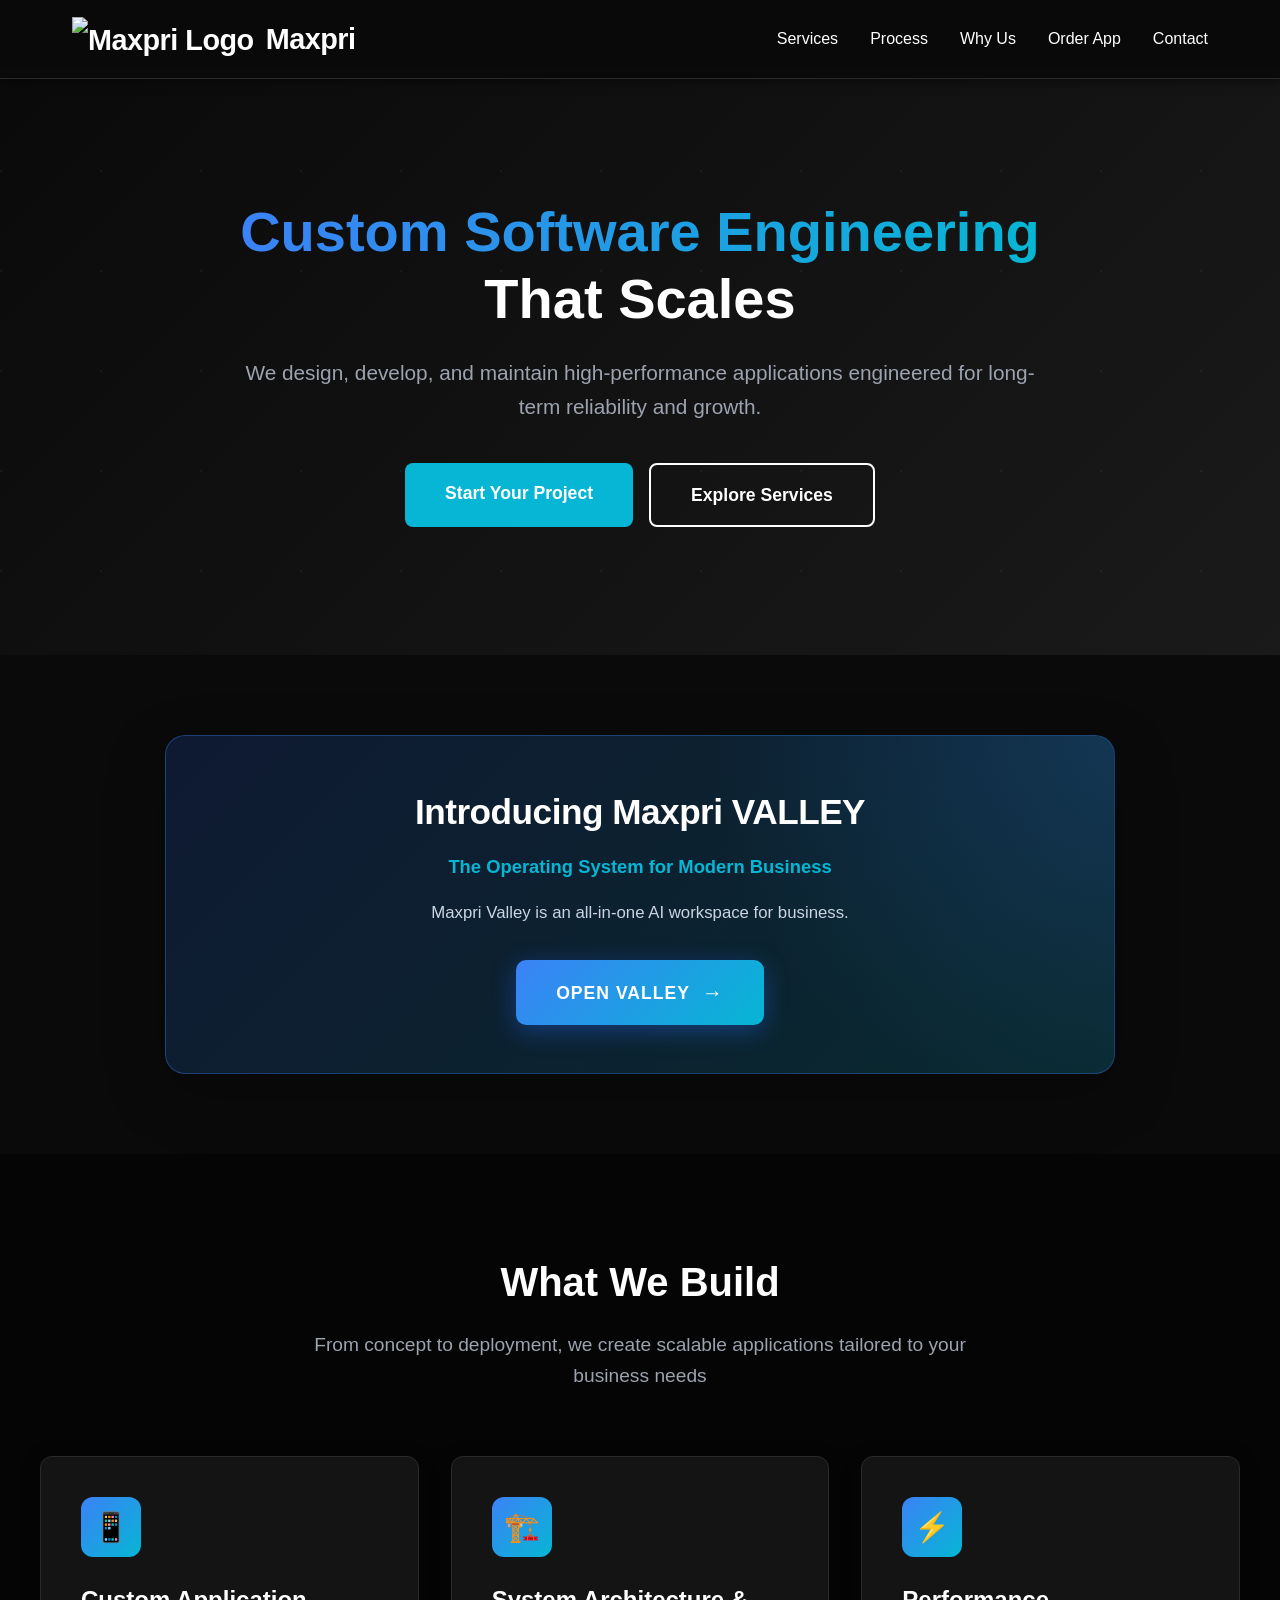
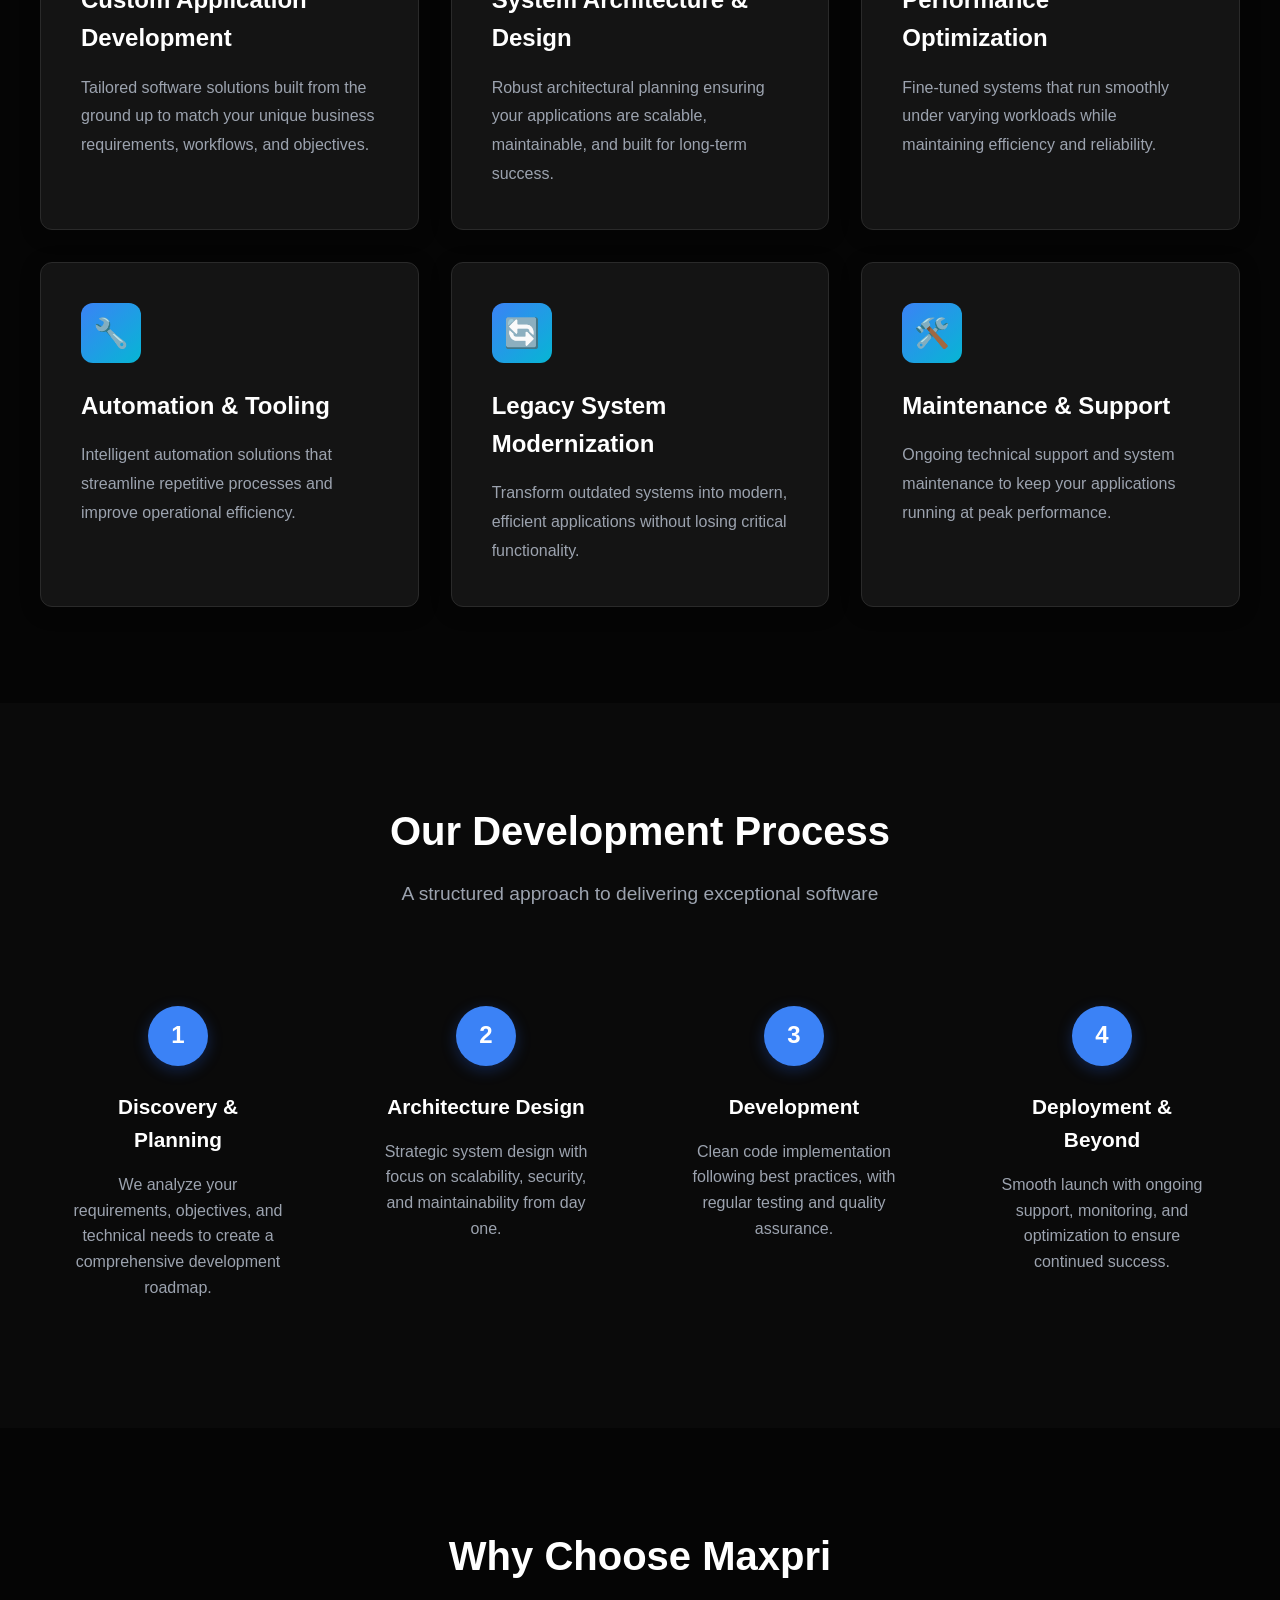
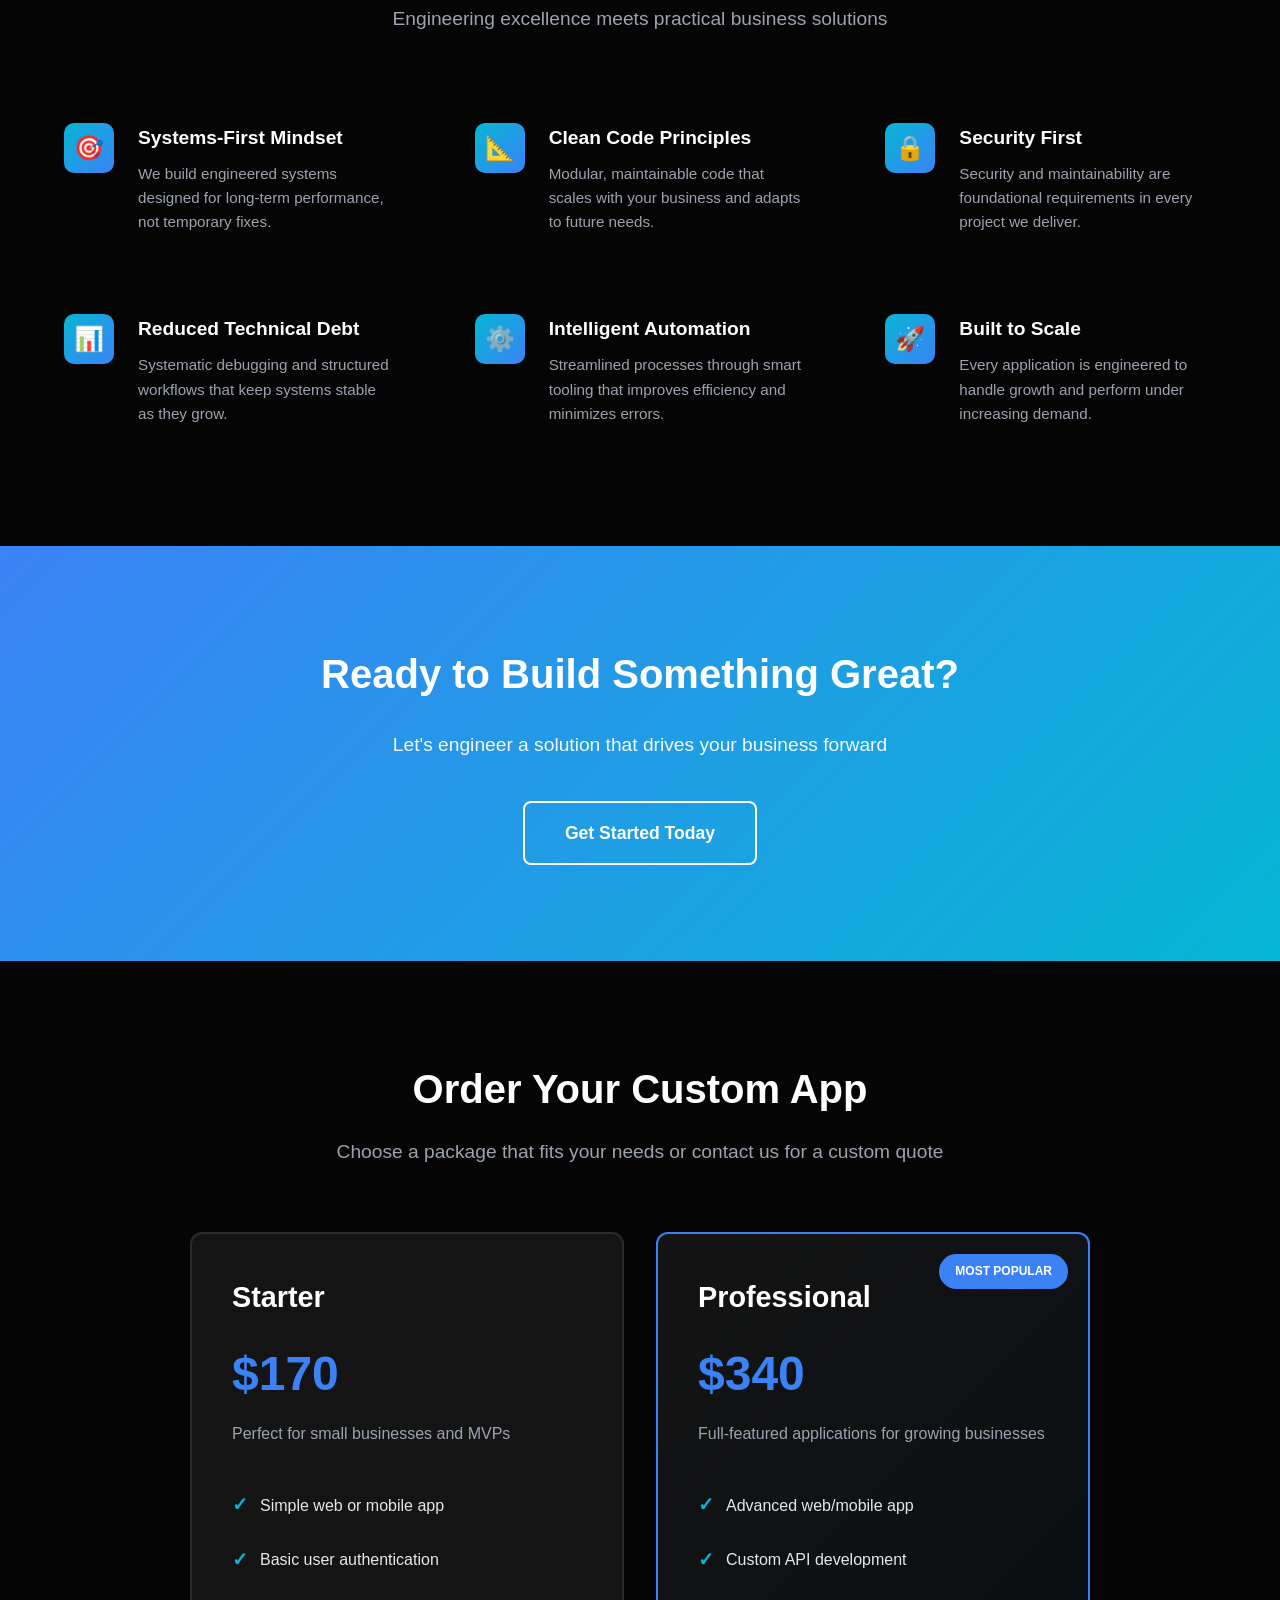
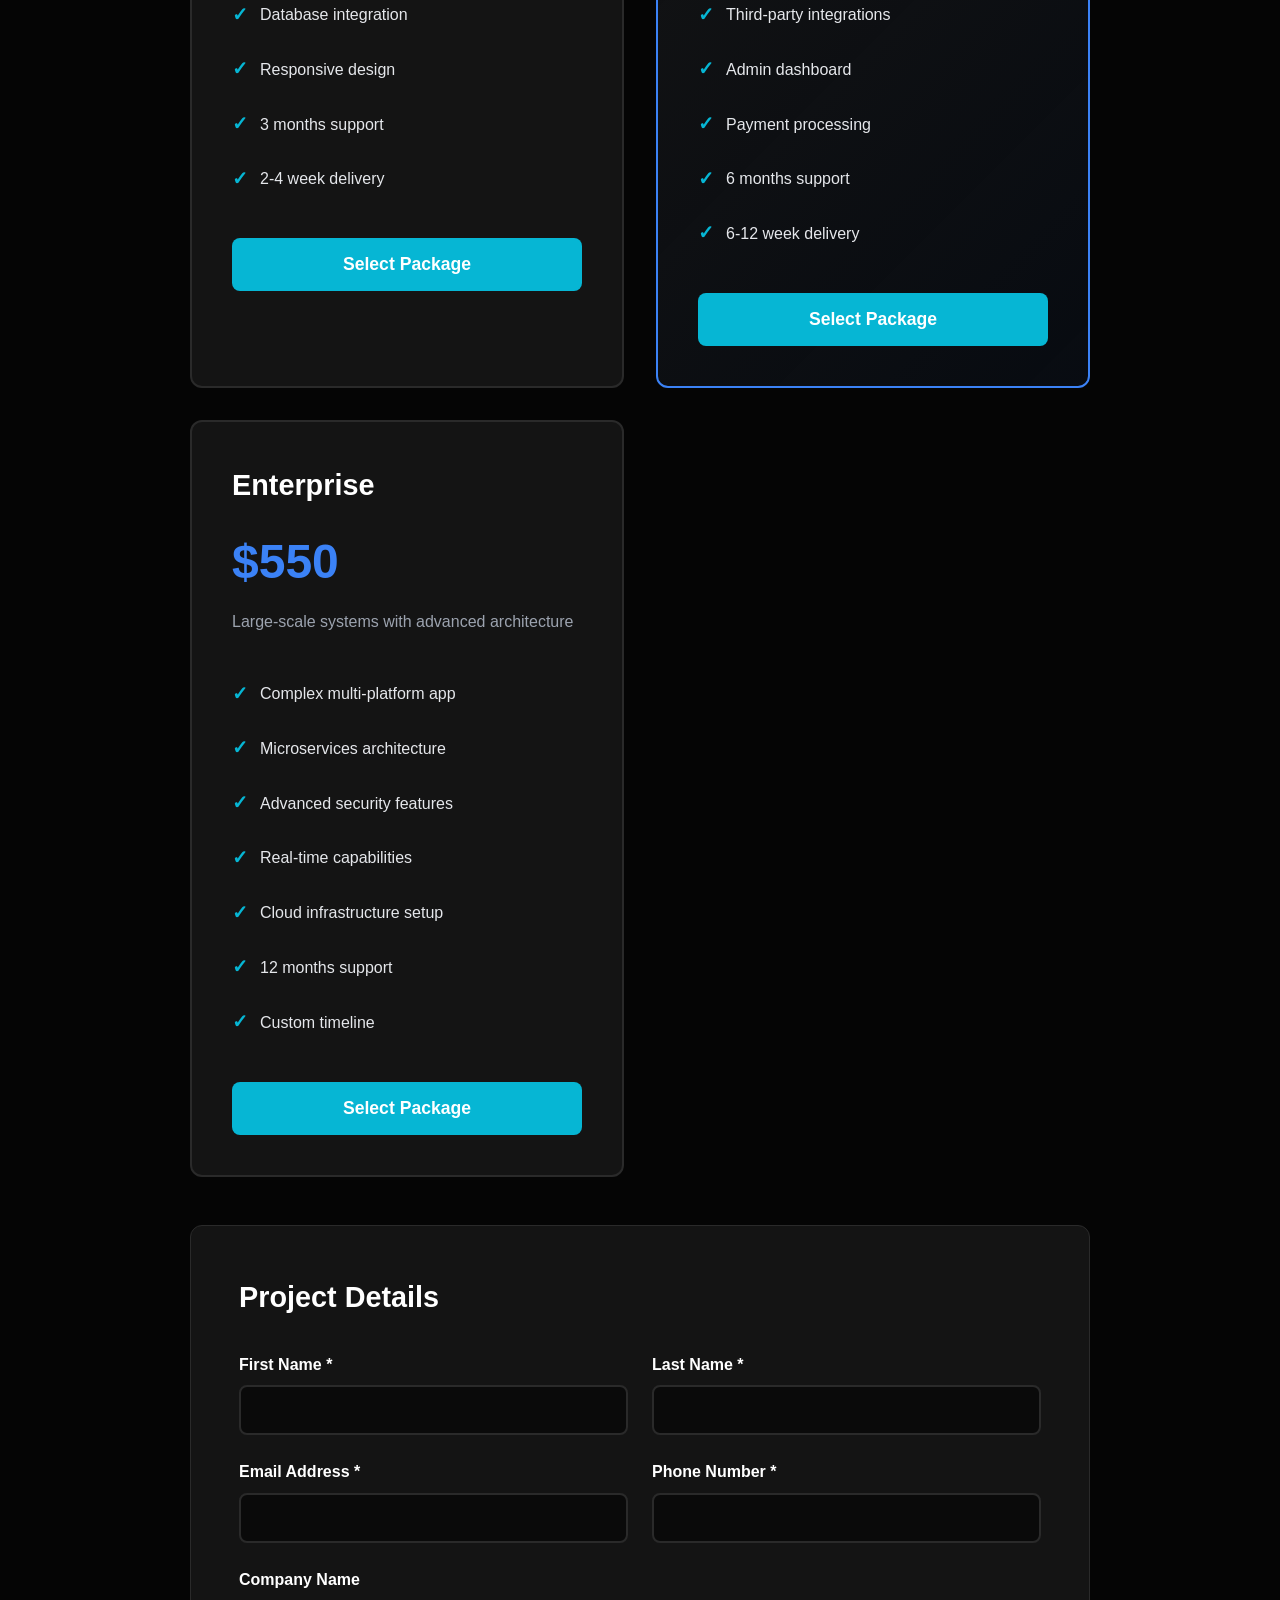
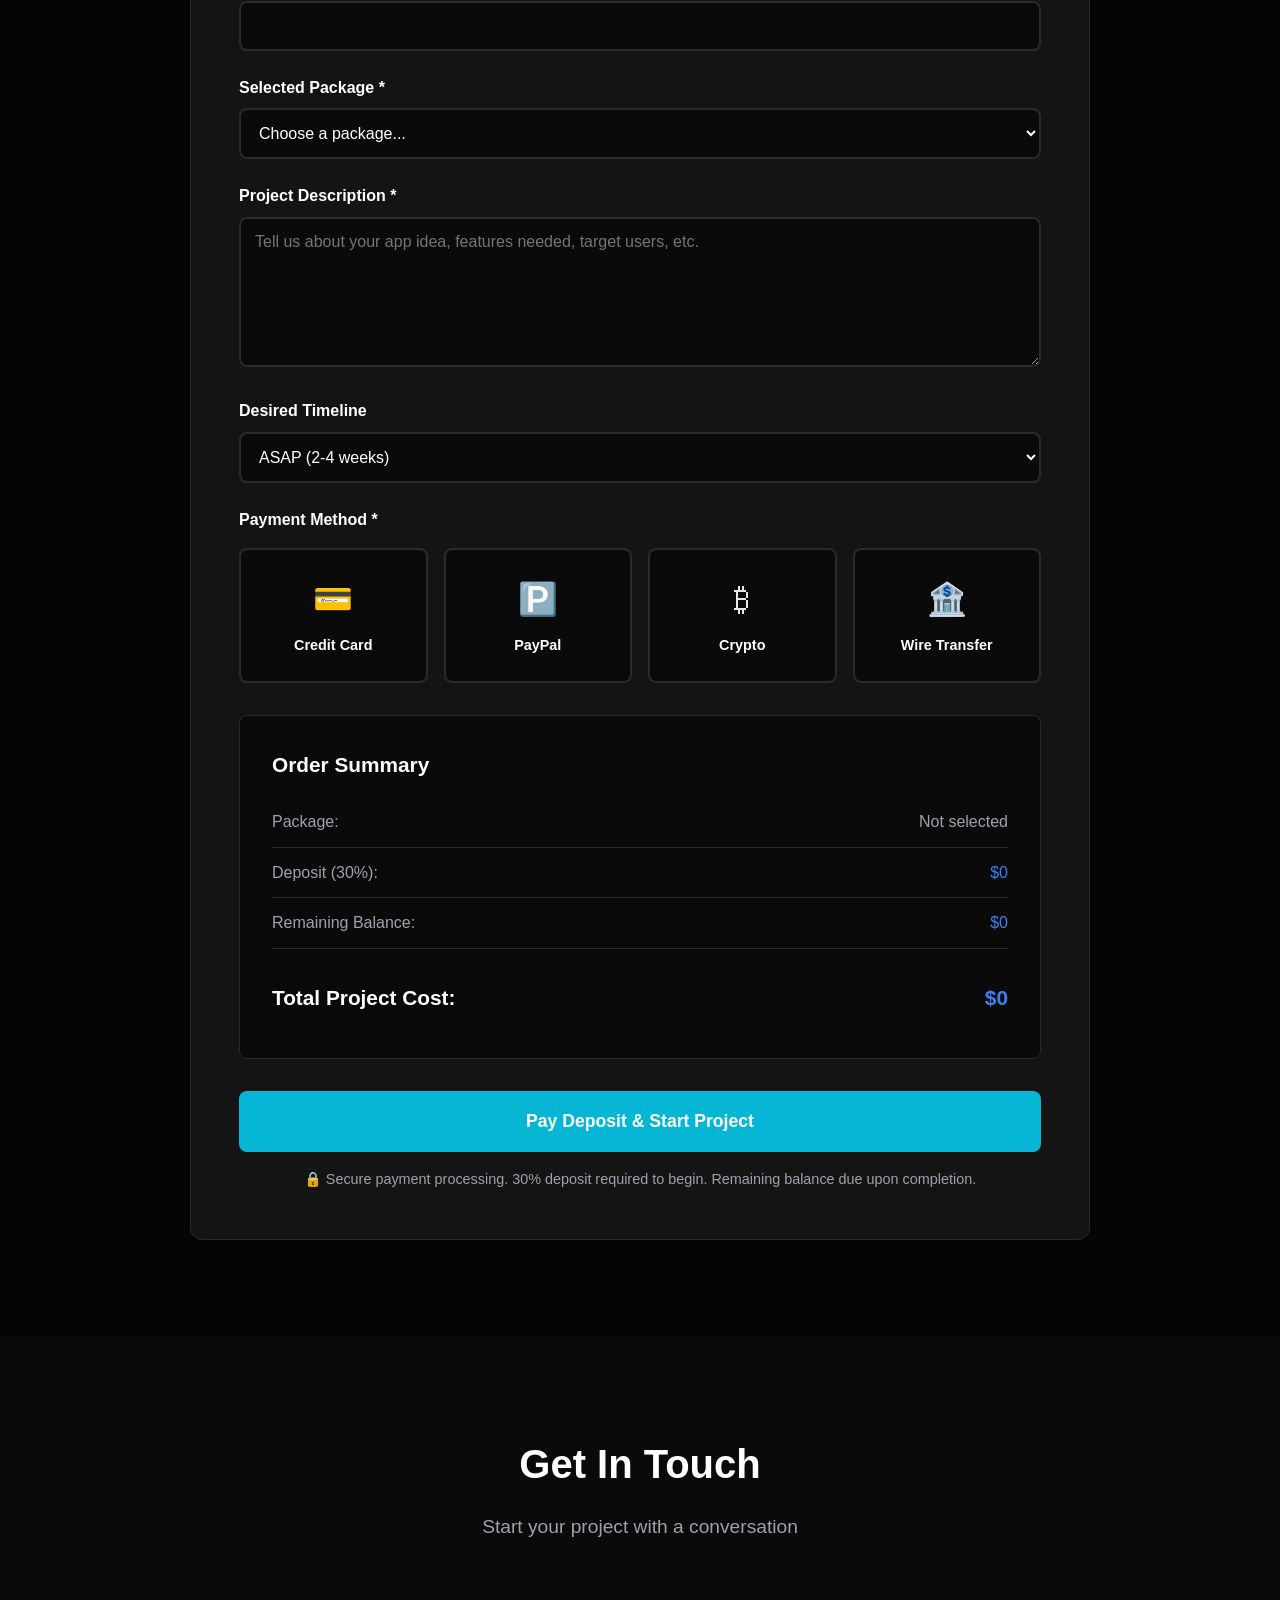
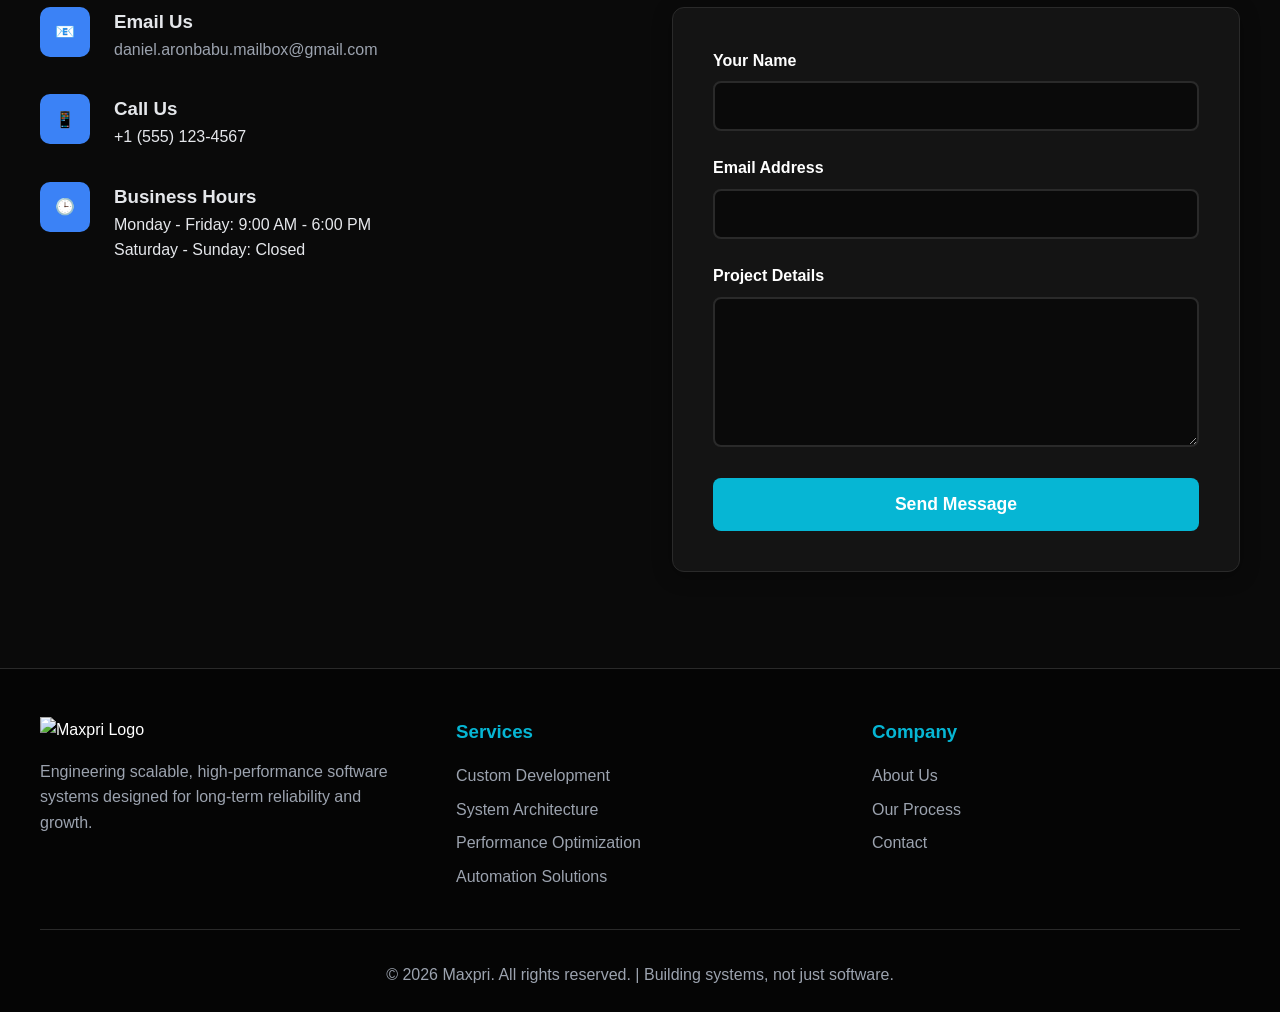
==== MaxpriCode/index.html @ 80e2422d "Add favicon link to index.html" ====
<!DOCTYPE html>
<html lang="en"><head>
    
    <meta name="viewport" content="width=device-width, initial-scale=1.0" />
    <title>Maxpri Technologies</title>
    <script type="application/ld+json">
    {
    "@context": "https://schema.org",
    "@type": "INC",
    "name": "Maxpri Technologies",
    "alternateName": "Maxpri INC",
    "url": "https://maxpri-ultra.maxpri.workers.dev/",
    "logo": "https://maxpri-ultra.maxpri.workers.dev/logo.png"
    }
    
    </script>
    <link rel="icon" type="image/png" href="/favicon.png">
    <meta name="google-site-verification" content="xSpFCrlfcObTb-7ka-fCu_UL_Wy7LFyzv_4ecoHwPAw" />
    <!-- EmailJS Library -->
    <script type="text/javascript" src="https://cdn.jsdelivr.net/npm/@emailjs/browser@3/dist/email.min.js"></script>
    <script type="text/javascript">
        (function () {
            emailjs.init("DuL1BMXa7eKGly4wK");
        })();
    </script>
    <meta charset="utf-8">
    <style>
        * {
            margin: 0;
            padding: 0;
            box-sizing: border-box;
        }

        :root {
            --primary: #3b82f6;
            --primary-dark: #2563eb;
            --secondary: #06b6d4;
            --dark: #0a0a0a;
            --darker: #050505;
            --card-bg: #141414;
            --gray: #9ca3af;
            --light-gray: #1f1f1f;
            --white: #ffffff;
            --border: #2a2a2a;
        }

        body {
            font-family: -apple-system, BlinkMacSystemFont, 'Segoe UI', Roboto, 'Helvetica Neue', Arial, sans-serif;
            line-height: 1.6;
            color: #e5e7eb;
            overflow-x: hidden;
            background: var(--dark);
        }

        html {
            scroll-behavior: smooth;
        }

        /* Navigation */
        nav {
            position: fixed;
            top: 0;
            width: 100%;
            background: rgba(10, 10, 10, 0.95);
            backdrop-filter: blur(10px);
            z-index: 1000;
            padding: 1rem 0;
            box-shadow: 0 2px 10px rgba(0,0,0,0.5);
            border-bottom: 1px solid var(--border);
        }

        .nav-container {
            max-width: 1200px;
            margin: 0 auto;
            padding: 0 2rem;
            display: flex;
            justify-content: space-between;
            align-items: center;
        }

        .logo {
            font-size: 1.8rem;
            font-weight: 700;
            color: var(--white);
            text-decoration: none;
            letter-spacing: -0.5px;
            display: flex;
            align-items: center;
        }

        .logo img {
            transition: transform 0.3s;
        }

        .logo img:hover {
            transform: scale(1.05);
        }

        .nav-links {
            display: flex;
            gap: 2rem;
            list-style: none;
        }

        .nav-links a {
            color: var(--white);
            text-decoration: none;
            font-weight: 500;
            transition: color 0.3s;
            position: relative;
        }

        .nav-links a:hover {
            color: var(--secondary);
        }

        .nav-links a::after {
            content: '';
            position: absolute;
            bottom: -5px;
            left: 0;
            width: 0;
            height: 2px;
            background: var(--secondary);
            transition: width 0.3s;
        }

        .nav-links a:hover::after {
            width: 100%;
        }

        .mobile-menu {
            display: none;
            flex-direction: column;
            gap: 5px;
            cursor: pointer;
        }

        .mobile-menu span {
            width: 25px;
            height: 3px;
            background: var(--white);
            transition: 0.3s;
        }

        /* Hero Section */
        .hero {
            margin-top: 70px;
            background: linear-gradient(135deg, #0a0a0a 0%, #1a1a1a 100%);
            color: var(--white);
            padding: 8rem 2rem;
            text-align: center;
            position: relative;
            overflow: hidden;
        }

        .hero::before {
            content: '';
            position: absolute;
            inset: 0;
            background: url('data:image/svg+xml,<svg width="100" height="100" xmlns="http://www.w3.org/2000/svg"><rect width="2" height="2" fill="%230ea5e9" opacity="0.1"/></svg>');
            animation: slide 20s linear infinite;
        }

        @keyframes slide {
            0% { transform: translateX(0) translateY(0); }
            100% { transform: translateX(50px) translateY(50px); }
        }

        .hero-content {
            max-width: 800px;
            margin: 0 auto;
            position: relative;
            z-index: 1;
        }

        .hero h1 {
            font-size: 3.5rem;
            font-weight: 800;
            margin-bottom: 1.5rem;
            line-height: 1.2;
            animation: fadeInUp 0.8s ease-out;
        }

        .hero p {
            font-size: 1.3rem;
            margin-bottom: 2.5rem;
            color: #9ca3af;
            animation: fadeInUp 0.8s ease-out 0.2s backwards;
        }

        .cta-buttons {
            display: flex;
            gap: 1rem;
            justify-content: center;
            flex-wrap: wrap;
            animation: fadeInUp 0.8s ease-out 0.4s backwards;
        }

        .btn {
            padding: 1rem 2.5rem;
            border: none;
            border-radius: 8px;
            font-size: 1.1rem;
            font-weight: 600;
            cursor: pointer;
            transition: all 0.3s;
            text-decoration: none;
            display: inline-block;
        }

        .btn-primary {
            background: var(--secondary);
            color: var(--white);
        }

        .btn-primary:hover {
            background: #0284c7;
            transform: translateY(-2px);
            box-shadow: 0 10px 25px rgba(14, 165, 233, 0.3);
        }

        .btn-secondary {
            background: transparent;
            color: var(--white);
            border: 2px solid var(--white);
        }

        .btn-secondary:hover {
            background: var(--white);
            color: var(--dark);
            transform: translateY(-2px);
        }

        @keyframes fadeInUp {
            from {
                opacity: 0;
                transform: translateY(30px);
            }
            to {
                opacity: 1;
                transform: translateY(0);
            }
        }

        /* Maxpri Valley Standalone Section */
        .valley-section {
            padding: 5rem 2rem;
            background: var(--dark);
            position: relative;
        }

        .valley-section .valley-announcement {
            background: linear-gradient(135deg, rgba(37, 99, 235, 0.18) 0%, rgba(6, 182, 212, 0.18) 100%);
            border: 1px solid rgba(59, 130, 246, 0.35);
            border-radius: 20px;
            padding: 3rem 2.5rem;
            margin: 0 auto;
            max-width: 950px;
            text-align: center;
            position: relative;
            overflow: hidden;
            box-shadow: 0 20px 60px rgba(0, 0, 0, 0.25);
        }

        .valley-section .valley-announcement::before {
            content: '';
            position: absolute;
            inset: 0;
            background: radial-gradient(circle at top right, rgba(59, 130, 246, 0.18), transparent 40%);
            pointer-events: none;
        }

        .valley-section .valley-announcement h3 {
            font-size: 2.2rem;
            font-weight: 800;
            color: var(--white);
            margin-bottom: 0.75rem;
            letter-spacing: -0.5px;
            text-transform: none;
            position: relative;
            z-index: 1;
        }

        .valley-section .valley-subtitle {
            font-size: 1.15rem;
            color: var(--secondary);
            margin-bottom: 1rem;
            font-weight: 700;
            position: relative;
            z-index: 1;
        }

        .valley-description {
            font-size: 1.05rem;
            color: #cbd5e1;
            max-width: 720px;
            margin: 0 auto 2rem;
            line-height: 1.8;
            position: relative;
            z-index: 1;
        }

        .valley-btn {
            display: inline-flex;
            align-items: center;
            gap: 0.75rem;
            padding: 1rem 2.5rem;
            background: linear-gradient(135deg, var(--primary), var(--secondary));
            border: none;
            border-radius: 10px;
            color: white;
            font-size: 1.1rem;
            font-weight: 700;
            text-decoration: none;
            cursor: pointer;
            transition: all 0.3s;
            box-shadow: 0 6px 25px rgba(37, 99, 235, 0.4);
            position: relative;
            z-index: 1;
            text-transform: uppercase;
            letter-spacing: 1px;
        }

        .valley-btn:hover {
            transform: translateY(-3px);
            box-shadow: 0 10px 35px rgba(37, 99, 235, 0.6);
        }

        .valley-btn .arrow {
            font-size: 1.3rem;
            transition: transform 0.3s;
        }

        .valley-btn:hover .arrow {
            transform: translateX(5px);
        }

        /* Services Section */
        .services {
            padding: 6rem 2rem;
            background: var(--darker);
        }

        .container {
            max-width: 1200px;
            margin: 0 auto;
        }

        .section-header {
            text-align: center;
            margin-bottom: 4rem;
        }

        .section-header h2 {
            font-size: 2.5rem;
            font-weight: 700;
            margin-bottom: 1rem;
            color: var(--white);
        }

        .section-header p {
            font-size: 1.2rem;
            color: var(--gray);
            max-width: 700px;
            margin: 0 auto;
        }

        .services-grid {
            display: grid;
            grid-template-columns: repeat(auto-fit, minmax(300px, 1fr));
            gap: 2rem;
        }

        .service-card {
            background: var(--card-bg);
            padding: 2.5rem;
            border-radius: 12px;
            box-shadow: 0 4px 20px rgba(0,0,0,0.3);
            transition: all 0.3s;
            border: 1px solid var(--border);
            position: relative;
            overflow: hidden;
        }

        .service-card::before {
            content: '';
            position: absolute;
            top: -50%;
            left: -50%;
            width: 200%;
            height: 200%;
            background: linear-gradient(45deg, transparent, rgba(59, 130, 246, 0.1), transparent);
            transform: rotate(45deg);
            transition: all 0.6s;
        }

        .service-card:hover::before {
            animation: shimmer 1.5s infinite;
        }

        @keyframes shimmer {
            0% { transform: translateX(-100%) translateY(-100%) rotate(45deg); }
            100% { transform: translateX(100%) translateY(100%) rotate(45deg); }
        }

        .service-card:hover {
            transform: translateY(-8px) scale(1.02);
            box-shadow: 0 12px 40px rgba(59, 130, 246, 0.2);
            border-color: var(--primary);
        }

        .service-icon {
            width: 60px;
            height: 60px;
            background: linear-gradient(135deg, var(--primary), var(--secondary));
            border-radius: 12px;
            display: flex;
            align-items: center;
            justify-content: center;
            margin-bottom: 1.5rem;
            font-size: 1.8rem;
        }

        .service-card h3 {
            font-size: 1.5rem;
            margin-bottom: 1rem;
            color: var(--white);
        }

        .service-card p {
            color: var(--gray);
            line-height: 1.8;
        }

        /* Process Section */
        .process {
            padding: 6rem 2rem;
            background: var(--dark);
        }

        .process-steps {
            display: grid;
            grid-template-columns: repeat(auto-fit, minmax(250px, 1fr));
            gap: 2rem;
            margin-top: 3rem;
        }

        .process-step {
            text-align: center;
            padding: 2rem;
        }

        .step-number {
            width: 60px;
            height: 60px;
            background: var(--primary);
            color: var(--white);
            border-radius: 50%;
            display: flex;
            align-items: center;
            justify-content: center;
            font-size: 1.5rem;
            font-weight: 700;
            margin: 0 auto 1.5rem;
            box-shadow: 0 4px 15px rgba(37, 99, 235, 0.3);
        }

        .process-step h3 {
            font-size: 1.3rem;
            margin-bottom: 1rem;
            color: var(--white);
        }

        .process-step p {
            color: var(--gray);
        }

        /* Why Choose Us */
        .why-choose {
            padding: 6rem 2rem;
            background: var(--darker);
        }

        .features-grid {
            display: grid;
            grid-template-columns: repeat(auto-fit, minmax(280px, 1fr));
            gap: 2rem;
            margin-top: 3rem;
        }

        .feature {
            display: flex;
            gap: 1.5rem;
            padding: 1.5rem;
        }

        .feature-icon {
            width: 50px;
            height: 50px;
            background: linear-gradient(135deg, var(--secondary), var(--primary));
            border-radius: 10px;
            display: flex;
            align-items: center;
            justify-content: center;
            flex-shrink: 0;
            font-size: 1.5rem;
        }

        .feature-content h3 {
            font-size: 1.2rem;
            margin-bottom: 0.5rem;
            color: var(--white);
        }

        .feature-content p {
            color: var(--gray);
            font-size: 0.95rem;
        }

        /* CTA Section */
        .cta-section {
            padding: 6rem 2rem;
            background: linear-gradient(135deg, var(--primary), var(--secondary));
            color: var(--white);
            text-align: center;
        }

        .cta-section h2 {
            font-size: 2.5rem;
            margin-bottom: 1.5rem;
        }

        .cta-section p {
            font-size: 1.2rem;
            margin-bottom: 2.5rem;
            opacity: 0.95;
        }

        /* Contact Section */
        .contact {
            padding: 6rem 2rem;
            background: var(--dark);
        }

        .contact-content {
            display: grid;
            grid-template-columns: 1fr 1fr;
            gap: 4rem;
            margin-top: 3rem;
        }

        .contact-info {
            display: flex;
            flex-direction: column;
            gap: 2rem;
        }

        .contact-item {
            display: flex;
            gap: 1.5rem;
            align-items: flex-start;
        }

        .contact-icon {
            width: 50px;
            height: 50px;
            background: var(--primary);
            color: var(--white);
            border-radius: 10px;
            display: flex;
            align-items: center;
            justify-content: center;
            flex-shrink: 0;
        }

        .contact-form {
            background: var(--card-bg);
            padding: 2.5rem;
            border-radius: 12px;
            box-shadow: 0 4px 20px rgba(0,0,0,0.3);
            border: 1px solid var(--border);
        }

        .form-group {
            margin-bottom: 1.5rem;
        }

        .form-group label {
            display: block;
            margin-bottom: 0.5rem;
            font-weight: 600;
            color: var(--white);
        }

        .form-group input,
        .form-group textarea,
        .form-group select {
            width: 100%;
            padding: 0.875rem;
            border: 2px solid var(--border);
            border-radius: 8px;
            font-size: 1rem;
            transition: border-color 0.3s;
            font-family: inherit;
            background: var(--dark);
            color: var(--white);
        }

        .form-group input:focus,
        .form-group textarea:focus,
        .form-group select:focus {
            outline: none;
            border-color: var(--primary);
        }

        .form-group textarea {
            resize: vertical;
            min-height: 150px;
        }

        /* Footer */
        footer {
            background: var(--darker);
            color: var(--white);
            padding: 3rem 2rem 1.5rem;
            border-top: 1px solid var(--border);
        }

        .footer-content {
            max-width: 1200px;
            margin: 0 auto;
            display: grid;
            grid-template-columns: repeat(auto-fit, minmax(250px, 1fr));
            gap: 3rem;
            margin-bottom: 2rem;
        }

        .footer-section h3 {
            margin-bottom: 1rem;
            color: var(--secondary);
        }

        .footer-section p,
        .footer-section a {
            color: var(--gray);
            text-decoration: none;
            display: block;
            margin-bottom: 0.5rem;
        }

        .footer-section a:hover {
            color: var(--secondary);
        }

        .footer-bottom {
            max-width: 1200px;
            margin: 0 auto;
            padding-top: 2rem;
            border-top: 1px solid var(--border);
            text-align: center;
            color: var(--gray);
        }

        /* Order Section */
        .order-section {
            padding: 6rem 2rem;
            background: var(--darker);
        }

        .order-container {
            max-width: 900px;
            margin: 0 auto;
        }

        .pricing-cards {
            display: grid;
            grid-template-columns: repeat(auto-fit, minmax(280px, 1fr));
            gap: 2rem;
            margin: 3rem 0;
        }

        .pricing-card {
            background: var(--card-bg);
            border: 2px solid var(--border);
            border-radius: 12px;
            padding: 2.5rem;
            transition: all 0.3s;
            position: relative;
            overflow: hidden;
        }

        .pricing-card:hover {
            border-color: var(--primary);
            transform: translateY(-5px);
            box-shadow: 0 10px 30px rgba(59, 130, 246, 0.2);
        }

        .pricing-card.featured {
            border-color: var(--primary);
            background: linear-gradient(135deg, var(--card-bg) 0%, rgba(59, 130, 246, 0.05) 100%);
        }

        .pricing-badge {
            position: absolute;
            top: 20px;
            right: 20px;
            background: var(--primary);
            color: var(--white);
            padding: 0.5rem 1rem;
            border-radius: 20px;
            font-size: 0.75rem;
            font-weight: 700;
            text-transform: uppercase;
        }

        .pricing-card h3 {
            font-size: 1.8rem;
            margin-bottom: 1rem;
            color: var(--white);
        }

        .pricing-card .price {
            font-size: 3rem;
            font-weight: 800;
            color: var(--primary);
            margin-bottom: 0.5rem;
        }

        .pricing-card .price span {
            font-size: 1.2rem;
            color: var(--gray);
            font-weight: 400;
        }

        .pricing-card .description {
            color: var(--gray);
            margin-bottom: 2rem;
            line-height: 1.6;
        }

        .pricing-features {
            list-style: none;
            margin-bottom: 2rem;
        }

        .pricing-features li {
            padding: 0.75rem 0;
            color: #e5e7eb;
            display: flex;
            align-items: center;
            gap: 0.75rem;
        }

        .pricing-features li:before {
            content: "✓";
            color: var(--secondary);
            font-weight: 700;
            font-size: 1.2rem;
        }

        .order-form-container {
            background: var(--card-bg);
            border: 1px solid var(--border);
            border-radius: 12px;
            padding: 3rem;
            margin-top: 3rem;
        }

        .form-row {
            display: grid;
            grid-template-columns: 1fr 1fr;
            gap: 1.5rem;
        }

        .payment-methods {
            display: grid;
            grid-template-columns: repeat(auto-fit, minmax(150px, 1fr));
            gap: 1rem;
            margin-top: 1rem;
        }

        .payment-method {
            background: var(--dark);
            border: 2px solid var(--border);
            border-radius: 8px;
            padding: 1.5rem;
            text-align: center;
            cursor: pointer;
            transition: all 0.3s;
        }

        .payment-method:hover {
            border-color: var(--primary);
        }

        .payment-method.selected {
            border-color: var(--primary);
            background: rgba(59, 130, 246, 0.1);
        }

        .payment-method-icon {
            font-size: 2rem;
            margin-bottom: 0.5rem;
        }

        .payment-method-name {
            font-size: 0.9rem;
            font-weight: 600;
            color: var(--white);
        }

        .card-details {
            display: none;
            margin-top: 1.5rem;
            padding: 1.5rem;
            background: var(--dark);
            border-radius: 8px;
            border: 1px solid var(--border);
        }

        .card-details.active {
            display: block;
        }

        .order-summary {
            background: var(--dark);
            border: 1px solid var(--border);
            border-radius: 8px;
            padding: 2rem;
            margin-top: 2rem;
        }

        .order-summary h4 {
            color: var(--white);
            margin-bottom: 1rem;
            font-size: 1.3rem;
        }

        .summary-row {
            display: flex;
            justify-content: space-between;
            padding: 0.75rem 0;
            color: var(--gray);
            border-bottom: 1px solid var(--border);
        }

        .summary-row:last-child {
            border-bottom: none;
            font-size: 1.3rem;
            font-weight: 700;
            color: var(--white);
            margin-top: 1rem;
            padding-top: 1rem;
        }

        .summary-row .price {
            color: var(--primary);
        }

        /* Order Confirmation Modal */
        .modal {
            display: none;
            position: fixed;
            z-index: 2000;
            left: 0;
            top: 0;
            width: 100%;
            height: 100%;
            background-color: rgba(0, 0, 0, 0.85);
            backdrop-filter: blur(5px);
        }

        .modal.active {
            display: flex;
            align-items: center;
            justify-content: center;
            animation: fadeIn 0.3s;
        }

        .modal-content {
            background: var(--card-bg);
            border: 2px solid var(--primary);
            border-radius: 16px;
            padding: 3rem;
            max-width: 600px;
            width: 90%;
            position: relative;
            animation: slideUp 0.4s;
            box-shadow: 0 20px 60px rgba(59, 130, 246, 0.3);
        }

        @keyframes fadeIn {
            from { opacity: 0; }
            to { opacity: 1; }
        }

        @keyframes slideUp {
            from {
                opacity: 0;
                transform: translateY(50px);
            }
            to {
                opacity: 1;
                transform: translateY(0);
            }
        }

        .modal-header {
            text-align: center;
            margin-bottom: 2rem;
        }

        .modal-header .success-icon {
            font-size: 4rem;
            margin-bottom: 1rem;
        }

        .modal-header h2 {
            color: var(--white);
            font-size: 2rem;
            margin-bottom: 0.5rem;
        }

        .modal-header p {
            color: var(--gray);
            font-size: 1.1rem;
        }

        .confirmation-code {
            background: var(--dark);
            border: 2px solid var(--primary);
            border-radius: 12px;
            padding: 2rem;
            text-align: center;
            margin: 2rem 0;
        }

        .confirmation-code label {
            display: block;
            color: var(--gray);
            font-size: 0.9rem;
            text-transform: uppercase;
            letter-spacing: 1px;
            margin-bottom: 0.5rem;
        }

        .confirmation-code .code {
            font-size: 2.5rem;
            font-weight: 800;
            color: var(--primary);
            letter-spacing: 3px;
            font-family: 'Courier New', monospace;
            user-select: all;
            margin: 0.5rem 0;
        }

        .code-warning {
            background: rgba(255, 193, 7, 0.1);
            border: 1px solid rgba(255, 193, 7, 0.3);
            border-radius: 8px;
            padding: 1.5rem;
            margin: 1.5rem 0;
        }

        .code-warning .warning-icon {
            font-size: 1.5rem;
            margin-bottom: 0.5rem;
        }

        .code-warning p {
            color: #ffd700;
            font-weight: 600;
            margin-bottom: 0.5rem;
            font-size: 1rem;
        }

        .code-warning ul {
            list-style: none;
            padding: 0;
            margin: 0;
            color: var(--gray);
            font-size: 0.9rem;
        }

        .code-warning ul li {
            padding: 0.25rem 0;
            padding-left: 1.5rem;
            position: relative;
        }

        .code-warning ul li:before {
            content: "•";
            position: absolute;
            left: 0.5rem;
            color: #ffd700;
        }

        .modal-actions {
            display: flex;
            gap: 1rem;
            margin-top: 2rem;
        }

        .modal-actions button {
            flex: 1;
        }

        .btn-copy {
            background: var(--primary);
            color: var(--white);
            border: none;
            padding: 1rem;
            border-radius: 8px;
            font-size: 1rem;
            font-weight: 600;
            cursor: pointer;
            transition: all 0.3s;
        }

        .btn-copy:hover {
            background: var(--primary-dark);
            transform: translateY(-2px);
        }

        .btn-close {
            background: var(--dark);
            border: 2px solid var(--border);
        }

        .btn-close:hover {
            border-color: var(--primary);
        }

        /* Particles */
        .particles {
            position: fixed;
            top: 0;
            left: 0;
            width: 100%;
            height: 100%;
            z-index: -1;
            pointer-events: none;
        }

        .particle {
            position: absolute;
            width: 3px;
            height: 3px;
            background: var(--primary);
            border-radius: 50%;
            opacity: 0;
            animation: float 15s infinite;
        }

        @keyframes float {
            0% {
                transform: translateY(100vh) translateX(0) scale(0);
                opacity: 0;
            }
            10% {
                opacity: 0.5;
            }
            90% {
                opacity: 0.5;
            }
            100% {
                transform: translateY(-100vh) translateX(100px) scale(1.5);
                opacity: 0;
            }
        }

        /* Cursor Trail */
        .cursor-trail {
            position: fixed;
            width: 10px;
            height: 10px;
            border-radius: 50%;
            background: var(--secondary);
            pointer-events: none;
            z-index: 9999;
            opacity: 0;
            transition: opacity 0.3s;
        }

        /* Extra FX */
        .glow-on-hover {
            position: relative;
            overflow: hidden;
        }

        .glow-on-hover::before {
            content: '';
            position: absolute;
            top: 50%;
            left: 50%;
            width: 0;
            height: 0;
            border-radius: 50%;
            background: radial-gradient(circle, rgba(59, 130, 246, 0.4) 0%, transparent 70%);
            transform: translate(-50%, -50%);
            transition: width 0.6s, height 0.6s;
        }

        .glow-on-hover:hover::before {
            width: 300px;
            height: 300px;
        }

        .tilt-card {
            transform-style: preserve-3d;
            transition: transform 0.1s ease-out;
        }

        .gradient-text {
            background: linear-gradient(90deg, var(--primary), var(--secondary), var(--primary));
            background-size: 200% auto;
            -webkit-background-clip: text;
            -webkit-text-fill-color: transparent;
            background-clip: text;
            animation: gradientShift 3s ease infinite;
        }

        @keyframes gradientShift {
            0%, 100% { background-position: 0% center; }
            50% { background-position: 100% center; }
        }

        .ripple {
            position: relative;
            overflow: hidden;
        }

        .ripple::after {
            content: '';
            position: absolute;
            top: 50%;
            left: 50%;
            width: 0;
            height: 0;
            border-radius: 50%;
            background: rgba(255, 255, 255, 0.5);
            transform: translate(-50%, -50%);
            transition: width 0.6s, height 0.6s, opacity 0.6s;
            opacity: 0;
        }

        .ripple:active::after {
            width: 300px;
            height: 300px;
            opacity: 0;
            transition: 0s;
        }

        .float-animation {
            animation: floating 3s ease-in-out infinite;
        }

        @keyframes floating {
            0%, 100% { transform: translateY(0px); }
            50% { transform: translateY(-10px); }
        }

        .pulse-animation {
            animation: pulse 2s ease-in-out infinite;
        }

        @keyframes pulse {
            0%, 100% {
                box-shadow: 0 0 0 0 rgba(59, 130, 246, 0.7);
                transform: scale(1);
            }
            50% {
                box-shadow: 0 0 0 10px rgba(59, 130, 246, 0);
                transform: scale(1.05);
            }
        }

        .magnetic-btn {
            transition: transform 0.2s ease-out;
        }

        .counter {
            font-size: 2.5rem;
            font-weight: 800;
            color: var(--primary);
        }

        .progress-bar {
            height: 4px;
            background: var(--border);
            position: fixed;
            top: 70px;
            left: 0;
            z-index: 999;
            width: 100%;
        }

        .progress-bar-fill {
            height: 100%;
            background: linear-gradient(90deg, var(--primary), var(--secondary));
            width: 0%;
            transition: width 0.1s ease;
        }

        .interactive-card {
            position: relative;
            transition: all 0.3s cubic-bezier(0.25, 0.8, 0.25, 1);
        }

        .interactive-card::before {
            content: '';
            position: absolute;
            inset: 0;
            border-radius: 12px;
            opacity: 0;
            transition: opacity 0.3s;
            background: linear-gradient(135deg,
                rgba(59, 130, 246, 0.1) 0%,
                rgba(6, 182, 212, 0.1) 100%);
            z-index: -1;
        }

        .interactive-card:hover::before {
            opacity: 1;
        }

        .fade-in {
            opacity: 0;
            transform: translateY(30px);
            transition: opacity 0.6s ease-out, transform 0.6s ease-out;
        }

        .fade-in.visible {
            opacity: 1;
            transform: translateY(0);
        }

        /* Responsive */
        @media (max-width: 768px) {
            .nav-links {
                display: none;
            }

            .mobile-menu {
                display: flex;
            }

            .hero h1 {
                font-size: 2.5rem;
            }

            .hero p {
                font-size: 1.1rem;
            }

            .contact-content {
                grid-template-columns: 1fr;
            }

            .cta-buttons {
                flex-direction: column;
            }

            .btn {
                width: 100%;
            }

            .form-row {
                grid-template-columns: 1fr;
            }

            .pricing-card .price {
                font-size: 2.5rem;
            }

            .valley-section .valley-announcement {
                padding: 2rem 1.5rem;
            }

            .valley-section .valley-announcement h3 {
                font-size: 1.8rem;
            }
        }
    </style>
</head>
<body>
    <!-- Particle Background -->
    <div class="particles" id="particles"><div class="particle" style="left: 63.9302%; animation-delay: 8.91596s; animation-duration: 10.8337s;"></div><div class="particle" style="left: 39.3532%; animation-delay: 14.3676s; animation-duration: 13.9915s;"></div><div class="particle" style="left: 99.4129%; animation-delay: 7.88869s; animation-duration: 10.8149s;"></div><div class="particle" style="left: 80.5754%; animation-delay: 12.2867s; animation-duration: 14.1383s;"></div><div class="particle" style="left: 11.452%; animation-delay: 14.594s; animation-duration: 14.5651s;"></div><div class="particle" style="left: 31.771%; animation-delay: 13.7901s; animation-duration: 17.4007s;"></div><div class="particle" style="left: 7.10784%; animation-delay: 12.7071s; animation-duration: 15.0456s;"></div><div class="particle" style="left: 47.3333%; animation-delay: 6.05889s; animation-duration: 11.7992s;"></div><div class="particle" style="left: 1.59556%; animation-delay: 12.7574s; animation-duration: 15.6912s;"></div><div class="particle" style="left: 63.8663%; animation-delay: 10.3391s; animation-duration: 10.2074s;"></div><div class="particle" style="left: 83.2889%; animation-delay: 14.7813s; animation-duration: 13.1325s;"></div><div class="particle" style="left: 43.4742%; animation-delay: 14.0276s; animation-duration: 16.5821s;"></div><div class="particle" style="left: 98.3956%; animation-delay: 6.75484s; animation-duration: 19.6968s;"></div><div class="particle" style="left: 83.2634%; animation-delay: 7.97214s; animation-duration: 17.07s;"></div><div class="particle" style="left: 29.467%; animation-delay: 9.86583s; animation-duration: 18.7545s;"></div><div class="particle" style="left: 72.0369%; animation-delay: 11.7884s; animation-duration: 14.4063s;"></div><div class="particle" style="left: 67.4609%; animation-delay: 0.60888s; animation-duration: 18.3988s;"></div><div class="particle" style="left: 79.1838%; animation-delay: 10.3979s; animation-duration: 18.8878s;"></div><div class="particle" style="left: 4.57556%; animation-delay: 5.13755s; animation-duration: 16.1432s;"></div><div class="particle" style="left: 24.3736%; animation-delay: 2.9151s; animation-duration: 16.018s;"></div><div class="particle" style="left: 68.1917%; animation-delay: 13.4823s; animation-duration: 15.9094s;"></div><div class="particle" style="left: 57.0056%; animation-delay: 3.77072s; animation-duration: 18.4709s;"></div><div class="particle" style="left: 61.2243%; animation-delay: 13.1846s; animation-duration: 16.5001s;"></div><div class="particle" style="left: 5.4922%; animation-delay: 2.14911s; animation-duration: 17.951s;"></div><div class="particle" style="left: 85.101%; animation-delay: 9.75089s; animation-duration: 16.0432s;"></div><div class="particle" style="left: 63.7805%; animation-delay: 3.86412s; animation-duration: 18.3463s;"></div><div class="particle" style="left: 98.0297%; animation-delay: 13.2017s; animation-duration: 11.7586s;"></div><div class="particle" style="left: 45.9989%; animation-delay: 8.47367s; animation-duration: 17.4589s;"></div><div class="particle" style="left: 96.2077%; animation-delay: 10.0751s; animation-duration: 19.3311s;"></div><div class="particle" style="left: 33.0538%; animation-delay: 9.29111s; animation-duration: 16.9352s;"></div><div class="particle" style="left: 19.4238%; animation-delay: 8.90314s; animation-duration: 13.3518s;"></div><div class="particle" style="left: 24.7146%; animation-delay: 1.04002s; animation-duration: 16.8562s;"></div><div class="particle" style="left: 79.9262%; animation-delay: 0.568804s; animation-duration: 19.0237s;"></div><div class="particle" style="left: 21.702%; animation-delay: 10.9764s; animation-duration: 14.5424s;"></div><div class="particle" style="left: 77.4722%; animation-delay: 0.14148s; animation-duration: 12.1593s;"></div><div class="particle" style="left: 82.3302%; animation-delay: 9.36702s; animation-duration: 14.7682s;"></div><div class="particle" style="left: 84.0462%; animation-delay: 0.164154s; animation-duration: 10.3884s;"></div><div class="particle" style="left: 66.4028%; animation-delay: 11.2838s; animation-duration: 14.1739s;"></div><div class="particle" style="left: 77.2877%; animation-delay: 12.0983s; animation-duration: 19.1187s;"></div><div class="particle" style="left: 53.2037%; animation-delay: 4.90362s; animation-duration: 14.125s;"></div><div class="particle" style="left: 77.4432%; animation-delay: 8.75421s; animation-duration: 10.6344s;"></div><div class="particle" style="left: 89.1122%; animation-delay: 8.05452s; animation-duration: 19.4253s;"></div><div class="particle" style="left: 54.5653%; animation-delay: 10.8714s; animation-duration: 17.7747s;"></div><div class="particle" style="left: 95.1674%; animation-delay: 14.2874s; animation-duration: 17.1869s;"></div><div class="particle" style="left: 99.4944%; animation-delay: 13.1049s; animation-duration: 14.2427s;"></div><div class="particle" style="left: 70.7184%; animation-delay: 14.1899s; animation-duration: 10.0909s;"></div><div class="particle" style="left: 38.7381%; animation-delay: 12.4165s; animation-duration: 11.0491s;"></div><div class="particle" style="left: 6.80998%; animation-delay: 7.63762s; animation-duration: 17.2139s;"></div><div class="particle" style="left: 72.7917%; animation-delay: 12.4832s; animation-duration: 13.7894s;"></div><div class="particle" style="left: 69.0794%; animation-delay: 9.97106s; animation-duration: 10.8738s;"></div></div>

    <!-- Progress Bar -->
    <div class="progress-bar">
        <div class="progress-bar-fill" id="progressBar"></div>
    </div>

    <!-- Navigation -->
    <nav>
        <div class="nav-container">
            <a href="#" class="logo">
                <img src="maxpri-logo.png" alt="Maxpri Logo" style="height: 45px; width: auto; margin-right: 12px;" />
                <span style="font-size: 1.8rem; font-weight: 700; color: var(--white);">Maxpri</span>
            </a>
            <ul class="nav-links">
                <li><a href="#services">Services</a></li>
                <li><a href="#process">Process</a></li>
                <li><a href="#why-us">Why Us</a></li>
                <li><a href="#order">Order App</a></li>
                <li><a href="#contact">Contact</a></li>
            </ul>
            <div class="mobile-menu">
                <span></span>
                <span></span>
                <span></span>
            </div>
        </div>
    </nav>

    <!-- Hero Section -->
    <section class="hero">
        <div class="hero-content">
            <h1><span class="gradient-text">Custom Software Engineering</span> That Scales</h1>
            <p>We design, develop, and maintain high-performance applications engineered for long-term reliability and growth.</p>

            <div class="cta-buttons">
                <a href="#contact" class="btn btn-primary ripple magnetic-btn">Start Your Project</a>
                <a href="#services" class="btn btn-secondary ripple magnetic-btn">Explore Services</a>
            </div>
        </div>
    </section>

    <!-- Maxpri Valley Section -->
    <section class="valley-section">
        <div class="container">
            <div class="valley-announcement fade-in visible">
                <h3>Introducing Maxpri VALLEY</h3>
                <p class="valley-subtitle">The Operating System for Modern Business</p>
                <p class="valley-description">
                    Maxpri Valley is an all-in-one AI workspace for business.
                </p>
                <a href="https://valley.maxpri.workers.dev/" class="valley-btn" target="_blank">
                    Open VALLEY <span class="arrow">→</span>
                </a>
            </div>
        </div>
    </section>

    <!-- Services Section -->
    <section id="services" class="services">
        <div class="container">
            <div class="section-header fade-in visible">
                <h2>What We Build</h2>
                <p>From concept to deployment, we create scalable applications tailored to your business needs</p>
            </div>
            <div class="services-grid">
                <div class="service-card fade-in tilt-card interactive-card glow-on-hover visible">
                    <div class="service-icon float-animation">📱</div>
                    <h3>Custom Application Development</h3>
                    <p>Tailored software solutions built from the ground up to match your unique business requirements, workflows, and objectives.</p>
                </div>
                <div class="service-card fade-in tilt-card interactive-card glow-on-hover visible">
                    <div class="service-icon float-animation">🏗️</div>
                    <h3>System Architecture &amp; Design</h3>
                    <p>Robust architectural planning ensuring your applications are scalable, maintainable, and built for long-term success.</p>
                </div>
                <div class="service-card fade-in tilt-card interactive-card glow-on-hover visible">
                    <div class="service-icon float-animation">⚡</div>
                    <h3>Performance Optimization</h3>
                    <p>Fine-tuned systems that run smoothly under varying workloads while maintaining efficiency and reliability.</p>
                </div>
                <div class="service-card fade-in tilt-card interactive-card glow-on-hover visible">
                    <div class="service-icon float-animation">🔧</div>
                    <h3>Automation &amp; Tooling</h3>
                    <p>Intelligent automation solutions that streamline repetitive processes and improve operational efficiency.</p>
                </div>
                <div class="service-card fade-in tilt-card interactive-card glow-on-hover visible">
                    <div class="service-icon float-animation">🔄</div>
                    <h3>Legacy System Modernization</h3>
                    <p>Transform outdated systems into modern, efficient applications without losing critical functionality.</p>
                </div>
                <div class="service-card fade-in tilt-card interactive-card glow-on-hover visible">
                    <div class="service-icon float-animation">🛠️</div>
                    <h3>Maintenance &amp; Support</h3>
                    <p>Ongoing technical support and system maintenance to keep your applications running at peak performance.</p>
                </div>
            </div>
        </div>
    </section>

    <!-- Process Section -->
    <section id="process" class="process">
        <div class="container">
            <div class="section-header fade-in visible">
                <h2>Our Development Process</h2>
                <p>A structured approach to delivering exceptional software</p>
            </div>
            <div class="process-steps">
                <div class="process-step fade-in visible">
                    <div class="step-number">1</div>
                    <h3>Discovery &amp; Planning</h3>
                    <p>We analyze your requirements, objectives, and technical needs to create a comprehensive development roadmap.</p>
                </div>
                <div class="process-step fade-in visible">
                    <div class="step-number">2</div>
                    <h3>Architecture Design</h3>
                    <p>Strategic system design with focus on scalability, security, and maintainability from day one.</p>
                </div>
                <div class="process-step fade-in visible">
                    <div class="step-number">3</div>
                    <h3>Development</h3>
                    <p>Clean code implementation following best practices, with regular testing and quality assurance.</p>
                </div>
                <div class="process-step fade-in visible">
                    <div class="step-number">4</div>
                    <h3>Deployment &amp; Beyond</h3>
                    <p>Smooth launch with ongoing support, monitoring, and optimization to ensure continued success.</p>
                </div>
            </div>
        </div>
    </section>

    <!-- Why Choose Us -->
    <section id="why-us" class="why-choose">
        <div class="container">
            <div class="section-header fade-in visible">
                <h2>Why Choose Maxpri</h2>
                <p>Engineering excellence meets practical business solutions</p>
            </div>
            <div class="features-grid">
                <div class="feature fade-in visible">
                    <div class="feature-icon">🎯</div>
                    <div class="feature-content">
                        <h3>Systems-First Mindset</h3>
                        <p>We build engineered systems designed for long-term performance, not temporary fixes.</p>
                    </div>
                </div>
                <div class="feature fade-in visible">
                    <div class="feature-icon">📐</div>
                    <div class="feature-content">
                        <h3>Clean Code Principles</h3>
                        <p>Modular, maintainable code that scales with your business and adapts to future needs.</p>
                    </div>
                </div>
                <div class="feature fade-in visible">
                    <div class="feature-icon">🔒</div>
                    <div class="feature-content">
                        <h3>Security First</h3>
                        <p>Security and maintainability are foundational requirements in every project we deliver.</p>
                    </div>
                </div>
                <div class="feature fade-in visible">
                    <div class="feature-icon">📊</div>
                    <div class="feature-content">
                        <h3>Reduced Technical Debt</h3>
                        <p>Systematic debugging and structured workflows that keep systems stable as they grow.</p>
                    </div>
                </div>
                <div class="feature fade-in visible">
                    <div class="feature-icon">⚙️</div>
                    <div class="feature-content">
                        <h3>Intelligent Automation</h3>
                        <p>Streamlined processes through smart tooling that improves efficiency and minimizes errors.</p>
                    </div>
                </div>
                <div class="feature fade-in visible">
                    <div class="feature-icon">🚀</div>
                    <div class="feature-content">
                        <h3>Built to Scale</h3>
                        <p>Every application is engineered to handle growth and perform under increasing demand.</p>
                    </div>
                </div>
            </div>
        </div>
    </section>

    <!-- CTA Section -->
    <section class="cta-section">
        <div class="container">
            <h2>Ready to Build Something Great?</h2>
            <p>Let&#39;s engineer a solution that drives your business forward</p>
            <a href="#contact" class="btn btn-secondary">Get Started Today</a>
        </div>
    </section>

    <!-- Order Section -->
    <section id="order" class="order-section">
        <div class="order-container">
            <div class="section-header fade-in visible">
                <h2>Order Your Custom App</h2>
                <p>Choose a package that fits your needs or contact us for a custom quote</p>
            </div>

            <!-- Pricing Cards -->
            <div class="pricing-cards">
                <div class="pricing-card fade-in tilt-card visible">
                    <h3>Starter</h3>
                    <div class="price counter" data-target="170">$170</div>
                    <p class="description">Perfect for small businesses and MVPs</p>
                    <ul class="pricing-features">
                        <li>Simple web or mobile app</li>
                        <li>Basic user authentication</li>
                        <li>Database integration</li>
                        <li>Responsive design</li>
                        <li>3 months support</li>
                        <li>2-4 week delivery</li>
                    </ul>
                    <button class="btn btn-primary ripple magnetic-btn" style="width: 100%;" onclick="selectPackage(&#39;starter&#39;, 170)">Select Package</button>
                </div>

                <div class="pricing-card featured fade-in tilt-card visible">
                    <div class="pricing-badge pulse-animation">Most Popular</div>
                    <h3>Professional</h3>
                    <div class="price counter" data-target="340">$340</div>
                    <p class="description">Full-featured applications for growing businesses</p>
                    <ul class="pricing-features">
                        <li>Advanced web/mobile app</li>
                        <li>Custom API development</li>
                        <li>Third-party integrations</li>
                        <li>Admin dashboard</li>
                        <li>Payment processing</li>
                        <li>6 months support</li>
                        <li>6-12 week delivery</li>
                    </ul>
                    <button class="btn btn-primary ripple magnetic-btn" style="width: 100%;" onclick="selectPackage(&#39;professional&#39;, 360)">Select Package</button>
                </div>

                <div class="pricing-card fade-in tilt-card visible">
                    <h3>Enterprise</h3>
                    <div class="price counter" data-target="550">$550</div>
                    <p class="description">Large-scale systems with advanced architecture</p>
                    <ul class="pricing-features">
                        <li>Complex multi-platform app</li>
                        <li>Microservices architecture</li>
                        <li>Advanced security features</li>
                        <li>Real-time capabilities</li>
                        <li>Cloud infrastructure setup</li>
                        <li>12 months support</li>
                        <li>Custom timeline</li>
                    </ul>
                    <button class="btn btn-primary ripple magnetic-btn" style="width: 100%;" onclick="selectPackage(&#39;enterprise&#39;, 550)">Select Package</button>
                </div>
            </div>

            <!-- Order Form -->
            <div class="order-form-container fade-in visible">
                <h3 style="color: var(--white); margin-bottom: 2rem; font-size: 1.8rem;">Project Details</h3>
                <form id="orderForm">
                    <div class="form-row">
                        <div class="form-group">
                            <label for="firstName">First Name *</label>
                            <input type="text" id="firstName" name="firstName" required="" />
                        </div>
                        <div class="form-group">
                            <label for="lastName">Last Name *</label>
                            <input type="text" id="lastName" name="lastName" required="" />
                        </div>
                    </div>

                    <div class="form-row">
                        <div class="form-group">
                            <label for="email">Email Address *</label>
                            <input type="email" id="email" name="email" required="" />
                        </div>
                        <div class="form-group">
                            <label for="phone">Phone Number *</label>
                            <input type="tel" id="phone" name="phone" required="" />
                        </div>
                    </div>

                    <div class="form-group">
                        <label for="company">Company Name</label>
                        <input type="text" id="company" name="company" />
                    </div>

                    <div class="form-group">
                        <label for="package">Selected Package *</label>
                        <select id="package" name="package" required="" onchange="updatePrice()">
                            <option value="" selected>Choose a package...</option>
                            <option value="starter" data-price="170">Starter - $170</option>
                            <option value="professional" data-price="360">Professional - $360</option>
                            <option value="enterprise" data-price="550">Enterprise - $550</option>
                        </select>
                    </div>

                    <div class="form-group">
                        <label for="projectDescription">Project Description *</label>
                        <textarea id="projectDescription" name="projectDescription" required="" placeholder="Tell us about your app idea, features needed, target users, etc."></textarea>
                    </div>

                    <div class="form-group">
                        <label for="timeline">Desired Timeline</label>
                        <select id="timeline" name="timeline">
                            <option value="urgent" selected>ASAP (2-4 weeks)</option>
                            <option value="normal">Standard (6-12 weeks)</option>
                            <option value="flexible">Flexible (3+ months)</option>
                        </select>
                    </div>

                    <div class="form-group">
                        <label>Payment Method *</label>
                        <div class="payment-methods">
                            <div class="payment-method" onclick="selectPayment(&#39;card&#39;, event)">
                                <div class="payment-method-icon">💳</div>
                                <div class="payment-method-name">Credit Card</div>
                            </div>
                            <div class="payment-method" onclick="selectPayment(&#39;paypal&#39;, event)">
                                <div class="payment-method-icon">🅿️</div>
                                <div class="payment-method-name">PayPal</div>
                            </div>
                            <div class="payment-method" onclick="selectPayment(&#39;crypto&#39;, event)">
                                <div class="payment-method-icon">₿</div>
                                <div class="payment-method-name">Crypto</div>
                            </div>
                            <div class="payment-method" onclick="selectPayment(&#39;wire&#39;, event)">
                                <div class="payment-method-icon">🏦</div>
                                <div class="payment-method-name">Wire Transfer</div>
                            </div>
                        </div>
                        <input type="hidden" id="paymentMethod" name="paymentMethod" required="" />
                    </div>

                    <!-- Card Payment Details -->
                    <div id="cardDetails" class="card-details">
                        <div class="form-group">
                            <label for="cardNumber">Card Number *</label>
                            <input type="text" id="cardNumber" placeholder="1234 5678 9012 3456" maxlength="19" />
                        </div>
                        <div class="form-row">
                            <div class="form-group">
                                <label for="cardExpiry">Expiry Date *</label>
                                <input type="text" id="cardExpiry" placeholder="MM/YY" maxlength="5" />
                            </div>
                            <div class="form-group">
                                <label for="cardCvv">CVV *</label>
                                <input type="text" id="cardCvv" placeholder="123" maxlength="4" />
                            </div>
                        </div>
                        <div class="form-group">
                            <label for="cardName">Cardholder Name *</label>
                            <input type="text" id="cardName" placeholder="John Doe" />
                        </div>
                    </div>

                    <!-- Order Summary -->
                    <div class="order-summary">
                        <h4>Order Summary</h4>
                        <div class="summary-row">
                            <span>Package:</span>
                            <span id="summaryPackage">Not selected</span>
                        </div>
                        <div class="summary-row">
                            <span>Deposit (30%):</span>
                            <span id="summaryDeposit" class="price">$0</span>
                        </div>
                        <div class="summary-row">
                            <span>Remaining Balance:</span>
                            <span id="summaryBalance" class="price">$0</span>
                        </div>
                        <div class="summary-row">
                            <span>Total Project Cost:</span>
                            <span id="summaryTotal" class="price">$0</span>
                        </div>
                    </div>

                    <button type="submit" class="btn btn-primary" style="width: 100%; margin-top: 2rem; padding: 1.25rem;">
                        Pay Deposit &amp; Start Project
                    </button>

                    <p style="text-align: center; margin-top: 1rem; color: var(--gray); font-size: 0.9rem;">
                        🔒 Secure payment processing. 30% deposit required to begin. Remaining balance due upon completion.
                    </p>
                </form>
            </div>
        </div>
    </section>

    <!-- Contact Section -->
    <section id="contact" class="contact">
        <div class="container">
            <div class="section-header fade-in visible">
                <h2>Get In Touch</h2>
                <p>Start your project with a conversation</p>
            </div>
            <div class="contact-content">
                <div class="contact-info">
                    <div class="contact-item fade-in visible">
                        <div class="contact-icon">📧</div>
                        <div>
                            <h3>Email Us</h3>
                            <p><a href="mailto:daniel.aronbabu.mailbox@gmail.com" style="color: var(--gray); text-decoration: none;">daniel.aronbabu.mailbox@gmail.com</a></p>
                        </div>
                    </div>
                    <div class="contact-item fade-in visible">
                        <div class="contact-icon">📱</div>
                        <div>
                            <h3>Call Us</h3>
                            <p>+1 (555) 123-4567</p>
                        </div>
                    </div>
                    <div class="contact-item fade-in visible">
                        <div class="contact-icon">🕒</div>
                        <div>
                            <h3>Business Hours</h3>
                            <p>Monday - Friday: 9:00 AM - 6:00 PM</p>
                            <p>Saturday - Sunday: Closed</p>
                        </div>
                    </div>
                </div>
                <form class="contact-form fade-in visible">
                    <div class="form-group">
                        <label for="contactName">Your Name</label>
                        <input type="text" id="contactName" name="name" required="" />
                    </div>
                    <div class="form-group">
                        <label for="contactEmail">Email Address</label>
                        <input type="email" id="contactEmail" name="email" required="" />
                    </div>
                    <div class="form-group">
                        <label for="message">Project Details</label>
                        <textarea id="message" name="message" required=""></textarea>
                    </div>
                    <button type="submit" class="btn btn-primary" style="width: 100%;">Send Message</button>
                </form>
            </div>
        </div>
    </section>

    <!-- Order Confirmation Modal -->
    <div id="orderModal" class="modal">
        <div class="modal-content">
            <div class="modal-header">
                <div class="success-icon">🎉</div>
                <h2>Order Confirmed!</h2>
                <p>Thank you for choosing Maxpri</p>
            </div>

            <div class="confirmation-code">
                <label>Your Unique Confirmation Code</label>
                <div class="code" id="confirmationCode">LOADING</div>
                <p style="color: var(--gray); font-size: 0.85rem; margin-top: 1rem;">This code is unique and will never be generated again</p>
            </div>

            <div class="code-warning">
                <div class="warning-icon">⚠️</div>
                <p>IMPORTANT: Keep This Code Safe!</p>
                <ul>
                    <li>Save this code immediately - it will only be shown once</li>
                    <li>You&#39;ll need it to access your project dashboard</li>
                    <li>Use it for support inquiries and project updates</li>
                    <li>Take a screenshot or write it down now</li>
                </ul>
            </div>

            <div style="background: var(--dark); border-radius: 8px; padding: 1.5rem; margin-top: 1.5rem;">
                <h4 style="color: var(--white); margin-bottom: 1rem; font-size: 1.1rem;">📧 What&#39;s Next?</h4>
                <p style="color: var(--gray); font-size: 0.9rem; line-height: 1.6; margin: 0;">
                    You&#39;ll receive a confirmation email within 24 hours with your project timeline, kick-off meeting details, and contract documents. Our team will contact you shortly to begin your custom app development!
                </p>
            </div>

            <div class="modal-actions">
                <button class="btn btn-primary btn-copy" onclick="copyConfirmationCode()">📋 Copy Code</button>
                <button class="btn btn-primary btn-close" onclick="closeModal()">Close</button>
            </div>
        </div>
    </div>

    <!-- Footer -->
    <footer>
        <div class="footer-content">
            <div class="footer-section">
                <img src="maxpri-logo.png" alt="Maxpri Logo" style="height: 50px; width: auto; margin-bottom: 1rem;" />
                <p>Engineering scalable, high-performance software systems designed for long-term reliability and growth.</p>
            </div>
            <div class="footer-section">
                <h3>Services</h3>
                <a href="#services">Custom Development</a>
                <a href="#services">System Architecture</a>
                <a href="#services">Performance Optimization</a>
                <a href="#services">Automation Solutions</a>
            </div>
            <div class="footer-section">
                <h3>Company</h3>
                <a href="#why-us">About Us</a>
                <a href="#process">Our Process</a>
                <a href="#contact">Contact</a>
            </div>
        </div>
        <div class="footer-bottom">
            <p>© 2026 Maxpri. All rights reserved. | Building systems, not just software.</p>
        </div>
    </footer>

    <script>
        // ===== PARTICLE SYSTEM =====
        function createParticles() {
            const particlesContainer = document.getElementById('particles');
            const particleCount = 50;

            for (let i = 0; i < particleCount; i++) {
                const particle = document.createElement('div');
                particle.className = 'particle';
                particle.style.left = Math.random() * 100 + '%';
                particle.style.animationDelay = Math.random() * 15 + 's';
                particle.style.animationDuration = (Math.random() * 10 + 10) + 's';
                particlesContainer.appendChild(particle);
            }
        }

        // ===== CURSOR TRAIL EFFECT =====
        let cursorTrails = [];
        function createCursorTrail(e) {
            if (window.innerWidth < 768) return;

            const trail = document.createElement('div');
            trail.className = 'cursor-trail';
            trail.style.left = e.clientX + 'px';
            trail.style.top = e.clientY + 'px';
            trail.style.opacity = '0.6';
            document.body.appendChild(trail);

            cursorTrails.push(trail);

            setTimeout(() => {
                trail.style.opacity = '0';
                setTimeout(() => {
                    if (trail.parentNode) document.body.removeChild(trail);
                    cursorTrails = cursorTrails.filter(t => t !== trail);
                }, 300);
            }, 100);

            if (cursorTrails.length > 10) {
                const oldTrail = cursorTrails.shift();
                if (oldTrail && oldTrail.parentNode) document.body.removeChild(oldTrail);
            }
        }

        // ===== SCROLL PROGRESS BAR =====
        function updateProgressBar() {
            const winScroll = document.body.scrollTop || document.documentElement.scrollTop;
            const height = document.documentElement.scrollHeight - document.documentElement.clientHeight;
            const scrolled = (winScroll / height) * 100;
            document.getElementById('progressBar').style.width = scrolled + '%';
        }

        // ===== 3D TILT EFFECT =====
        function addTiltEffect() {
            const tiltCards = document.querySelectorAll('.tilt-card');

            tiltCards.forEach(card => {
                card.addEventListener('mousemove', (e) => {
                    const rect = card.getBoundingClientRect();
                    const x = e.clientX - rect.left;
                    const y = e.clientY - rect.top;
                    const centerX = rect.width / 2;
                    const centerY = rect.height / 2;
                    const rotateX = (y - centerY) / 10;
                    const rotateY = (centerX - x) / 10;

                    card.style.transform = `perspective(1000px) rotateX(${rotateX}deg) rotateY(${rotateY}deg) scale(1.02)`;
                });

                card.addEventListener('mouseleave', () => {
                    card.style.transform = 'perspective(1000px) rotateX(0) rotateY(0) scale(1)';
                });
            });
        }

        // ===== COUNTER ANIMATION =====
        function animateCounters() {
            const counters = document.querySelectorAll('.counter');

            counters.forEach(counter => {
                const target = parseInt(counter.getAttribute('data-target'));
                const duration = 2000;
                const increment = target / (duration / 16);
                let current = 0;

                const updateCounter = () => {
                    current += increment;
                    if (current < target) {
                        counter.textContent = '$' + Math.ceil(current);
                        requestAnimationFrame(updateCounter);
                    } else {
                        counter.textContent = '$' + target;
                    }
                };

                const observer = new IntersectionObserver((entries) => {
                    entries.forEach(entry => {
                        if (entry.isIntersecting && counter.textContent === '$0') {
                            updateCounter();
                        }
                    });
                }, { threshold: 0.5 });

                observer.observe(counter);
            });
        }

        // ===== MAGNETIC BUTTON EFFECT =====
        function addMagneticEffect() {
            const magneticBtns = document.querySelectorAll('.magnetic-btn');

            magneticBtns.forEach(btn => {
                btn.addEventListener('mousemove', (e) => {
                    const rect = btn.getBoundingClientRect();
                    const x = e.clientX - rect.left - rect.width / 2;
                    const y = e.clientY - rect.top - rect.height / 2;
                    btn.style.transform = `translate(${x * 0.2}px, ${y * 0.2}px)`;
                });

                btn.addEventListener('mouseleave', () => {
                    btn.style.transform = 'translate(0, 0)';
                });
            });
        }

        // ===== INITIALIZE ALL EFFECTS =====
        window.addEventListener('DOMContentLoaded', function () {
            createParticles();
            animateCounters();
            addTiltEffect();
            addMagneticEffect();

            document.addEventListener('mousemove', createCursorTrail);
            window.addEventListener('scroll', updateProgressBar);

            document.querySelectorAll('.fade-in').forEach(el => observer.observe(el));
            loadUsedCodes();
        });

        // ===== FADE-IN OBSERVER =====
        const observerOptions = {
            threshold: 0.1,
            rootMargin: '0px 0px -50px 0px'
        };

        const observer = new IntersectionObserver((entries) => {
            entries.forEach(entry => {
                if (entry.isIntersecting) {
                    entry.target.classList.add('visible');
                }
            });
        }, observerOptions);

        // ===== CONTACT FORM =====
        document.querySelector('.contact-form').addEventListener('submit', function (e) {
            e.preventDefault();
            alert('Thank you for your message! We will get back to you shortly.');
            this.reset();
        });

        // ===== MOBILE MENU =====
        const mobileMenu = document.querySelector('.mobile-menu');
        const navLinks = document.querySelector('.nav-links');

        mobileMenu.addEventListener('click', () => {
            navLinks.style.display = navLinks.style.display === 'flex' ? 'none' : 'flex';
        });

        // ===== ORDER FORM FUNCTIONS =====
        let selectedPaymentMethod = '';
        let usedCodes = new Set();

        function generateUniqueCode() {
            const characters = 'ABCDEFGHJKLMNPQRSTUVWXYZ23456789';
            let code;
            let attempts = 0;
            const maxAttempts = 100;

            do {
                code = '';
                for (let i = 0; i < 7; i++) {
                    code += characters.charAt(Math.floor(Math.random() * characters.length));
                }
                attempts++;

                if (attempts > maxAttempts) {
                    console.error('Failed to generate unique code after', maxAttempts, 'attempts');
                    break;
                }
            } while (usedCodes.has(code));

            usedCodes.add(code);

            try {
                const storedCodes = JSON.parse(localStorage.getItem('maxpriUsedCodes') || '[]');
                storedCodes.push(code);
                localStorage.setItem('maxpriUsedCodes', JSON.stringify(storedCodes));
            } catch (e) {
                console.error('Failed to store code:', e);
            }

            return code;
        }

        function loadUsedCodes() {
            try {
                const storedCodes = JSON.parse(localStorage.getItem('maxpriUsedCodes') || '[]');
                usedCodes = new Set(storedCodes);
            } catch (e) {
                console.error('Failed to load used codes:', e);
            }
        }

        function selectPackage(packageName, price) {
            document.getElementById('package').value = packageName;
            updatePrice();
            document.getElementById('orderForm').scrollIntoView({ behavior: 'smooth', block: 'start' });
        }

        function updatePrice() {
            const packageSelect = document.getElementById('package');
            const selectedOption = packageSelect.options[packageSelect.selectedIndex];
            const price = selectedOption.dataset.price ? parseInt(selectedOption.dataset.price) : 0;

            const deposit = Math.round(price * 0.3);
            const balance = price - deposit;

            document.getElementById('summaryPackage').textContent = selectedOption.text || 'Not selected';
            document.getElementById('summaryDeposit').textContent = '$' + deposit.toLocaleString();
            document.getElementById('summaryBalance').textContent = '$' + balance.toLocaleString();
            document.getElementById('summaryTotal').textContent = '$' + price.toLocaleString();
        }

        function selectPayment(method, event) {
            selectedPaymentMethod = method;
            document.getElementById('paymentMethod').value = method;

            document.querySelectorAll('.payment-method').forEach(pm => {
                pm.classList.remove('selected');
            });

            event.currentTarget.classList.add('selected');

            const cardDetails = document.getElementById('cardDetails');
            if (method === 'card') {
                cardDetails.classList.add('active');
                document.getElementById('cardNumber').required = true;
                document.getElementById('cardExpiry').required = true;
                document.getElementById('cardCvv').required = true;
                document.getElementById('cardName').required = true;
            } else {
                cardDetails.classList.remove('active');
                document.getElementById('cardNumber').required = false;
                document.getElementById('cardExpiry').required = false;
                document.getElementById('cardCvv').required = false;
                document.getElementById('cardName').required = false;
            }
        }

        // Card number formatting
        document.getElementById('cardNumber')?.addEventListener('input', function (e) {
            let value = e.target.value.replace(/\s/g, '');
            let formattedValue = value.match(/.{1,4}/g)?.join(' ') || value;
            e.target.value = formattedValue;
        });

        // Expiry date formatting
        document.getElementById('cardExpiry')?.addEventListener('input', function (e) {
            let value = e.target.value.replace(/\D/g, '');
            if (value.length >= 2) {
                value = value.slice(0, 2) + '/' + value.slice(2, 4);
            }
            e.target.value = value;
        });

        // CVV numbers only
        document.getElementById('cardCvv')?.addEventListener('input', function (e) {
            e.target.value = e.target.value.replace(/\D/g, '');
        });

        // Order form submission
        document.getElementById('orderForm')?.addEventListener('submit', function (e) {
            e.preventDefault();

            if (!selectedPaymentMethod) {
                alert('Please select a payment method');
                return;
            }

            const formData = {
                firstName: document.getElementById('firstName').value,
                lastName: document.getElementById('lastName').value,
                email: document.getElementById('email').value,
                phone: document.getElementById('phone').value,
                company: document.getElementById('company').value,
                package: document.getElementById('package').value,
                projectDescription: document.getElementById('projectDescription').value,
                timeline: document.getElementById('timeline').value,
                paymentMethod: selectedPaymentMethod
            };

            if (selectedPaymentMethod === 'card') {
                formData.cardNumber = document.getElementById('cardNumber').value;
                formData.cardExpiry = document.getElementById('cardExpiry').value;
                formData.cardCvv = document.getElementById('cardCvv').value;
                formData.cardName = document.getElementById('cardName').value;
            }

            console.log('Order submitted:', formData);

            const confirmationCode = generateUniqueCode();
            document.getElementById('confirmationCode').textContent = confirmationCode;
            document.getElementById('orderModal').classList.add('active');

            this.reset();
            selectedPaymentMethod = '';
            document.getElementById('paymentMethod').value = '';
            document.querySelectorAll('.payment-method').forEach(pm => pm.classList.remove('selected'));
            document.getElementById('cardDetails').classList.remove('active');
            updatePrice();
            document.getElementById('summaryPackage').textContent = 'Not selected';
        });

        function copyConfirmationCode() {
            const code = document.getElementById('confirmationCode').textContent;
            navigator.clipboard.writeText(code).then(() => {
                alert('Confirmation code copied!');
            }).catch(() => {
                alert('Could not copy code. Please copy it manually.');
            });
        }

        function closeModal() {
            document.getElementById('orderModal').classList.remove('active');
        }

        window.addEventListener('click', function (e) {
            const modal = document.getElementById('orderModal');
            if (e.target === modal) {
                closeModal();
            }
        });
    </script>

</body></html>
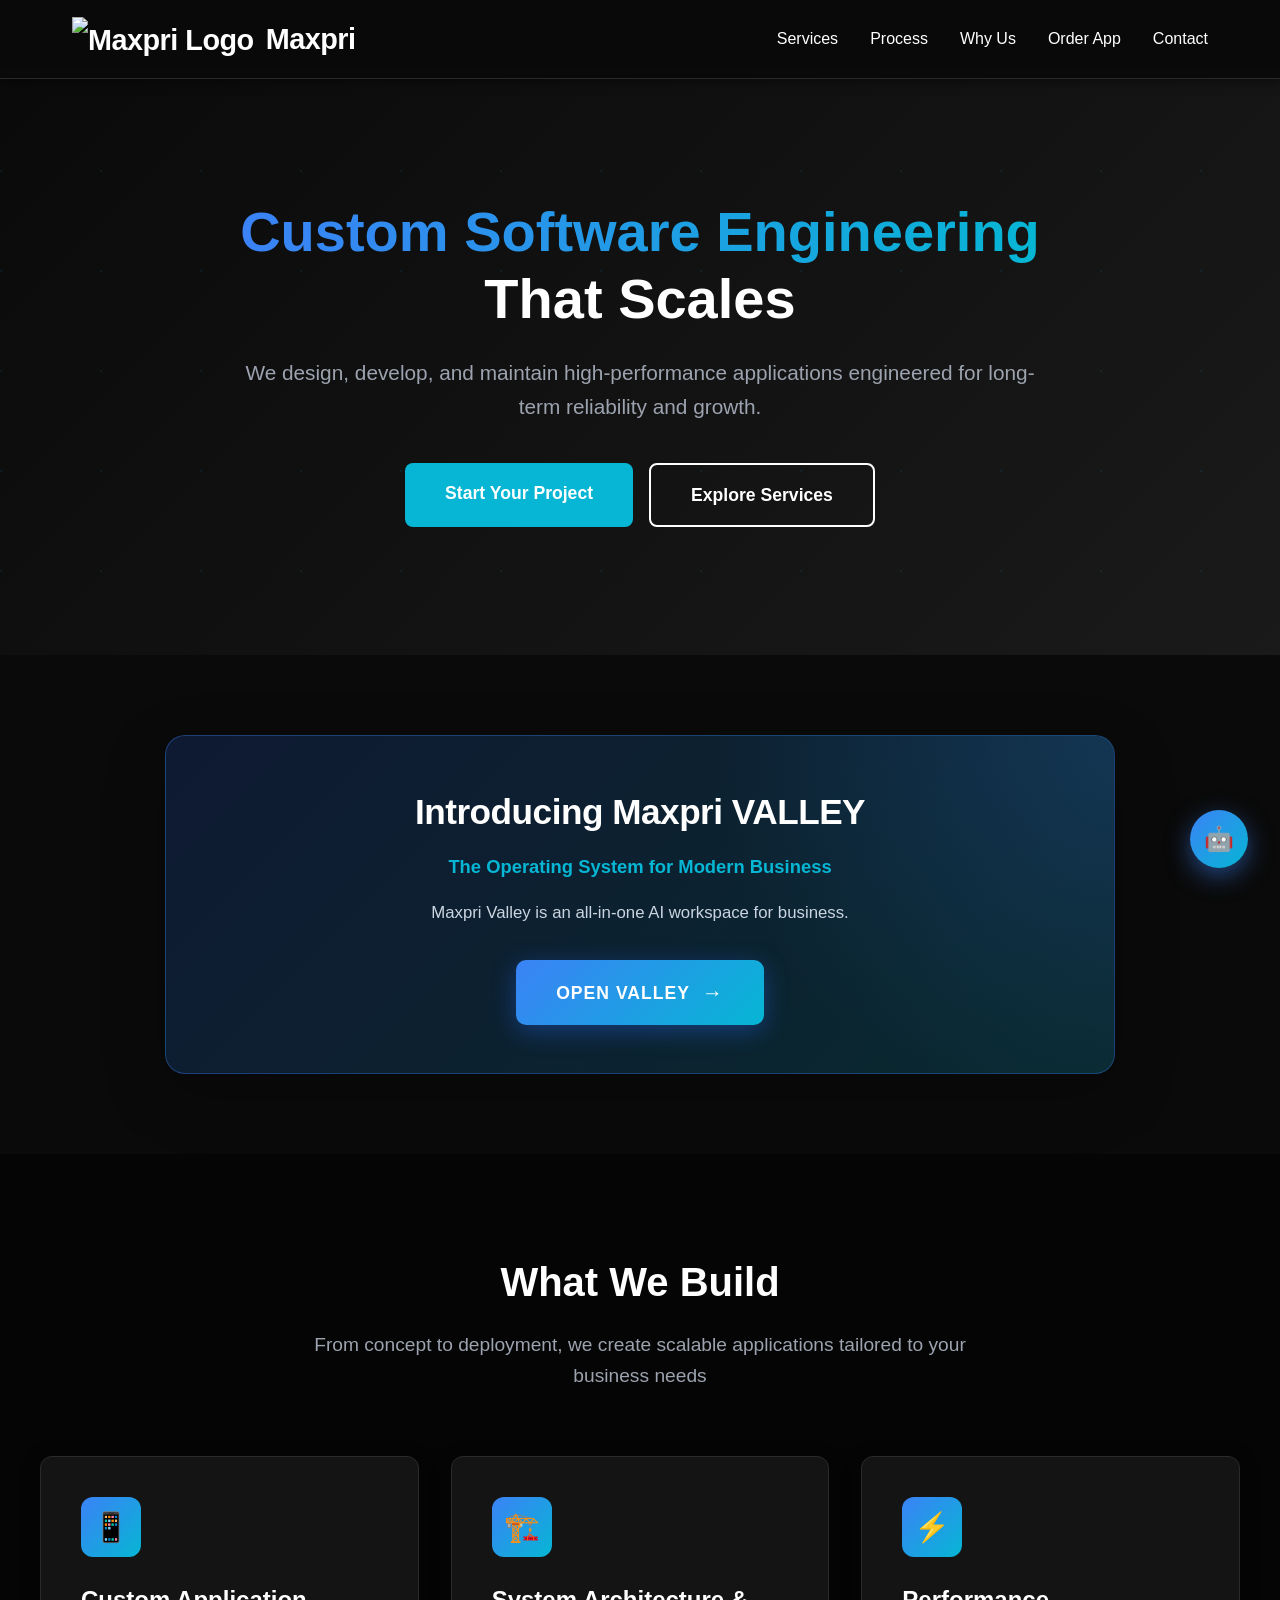
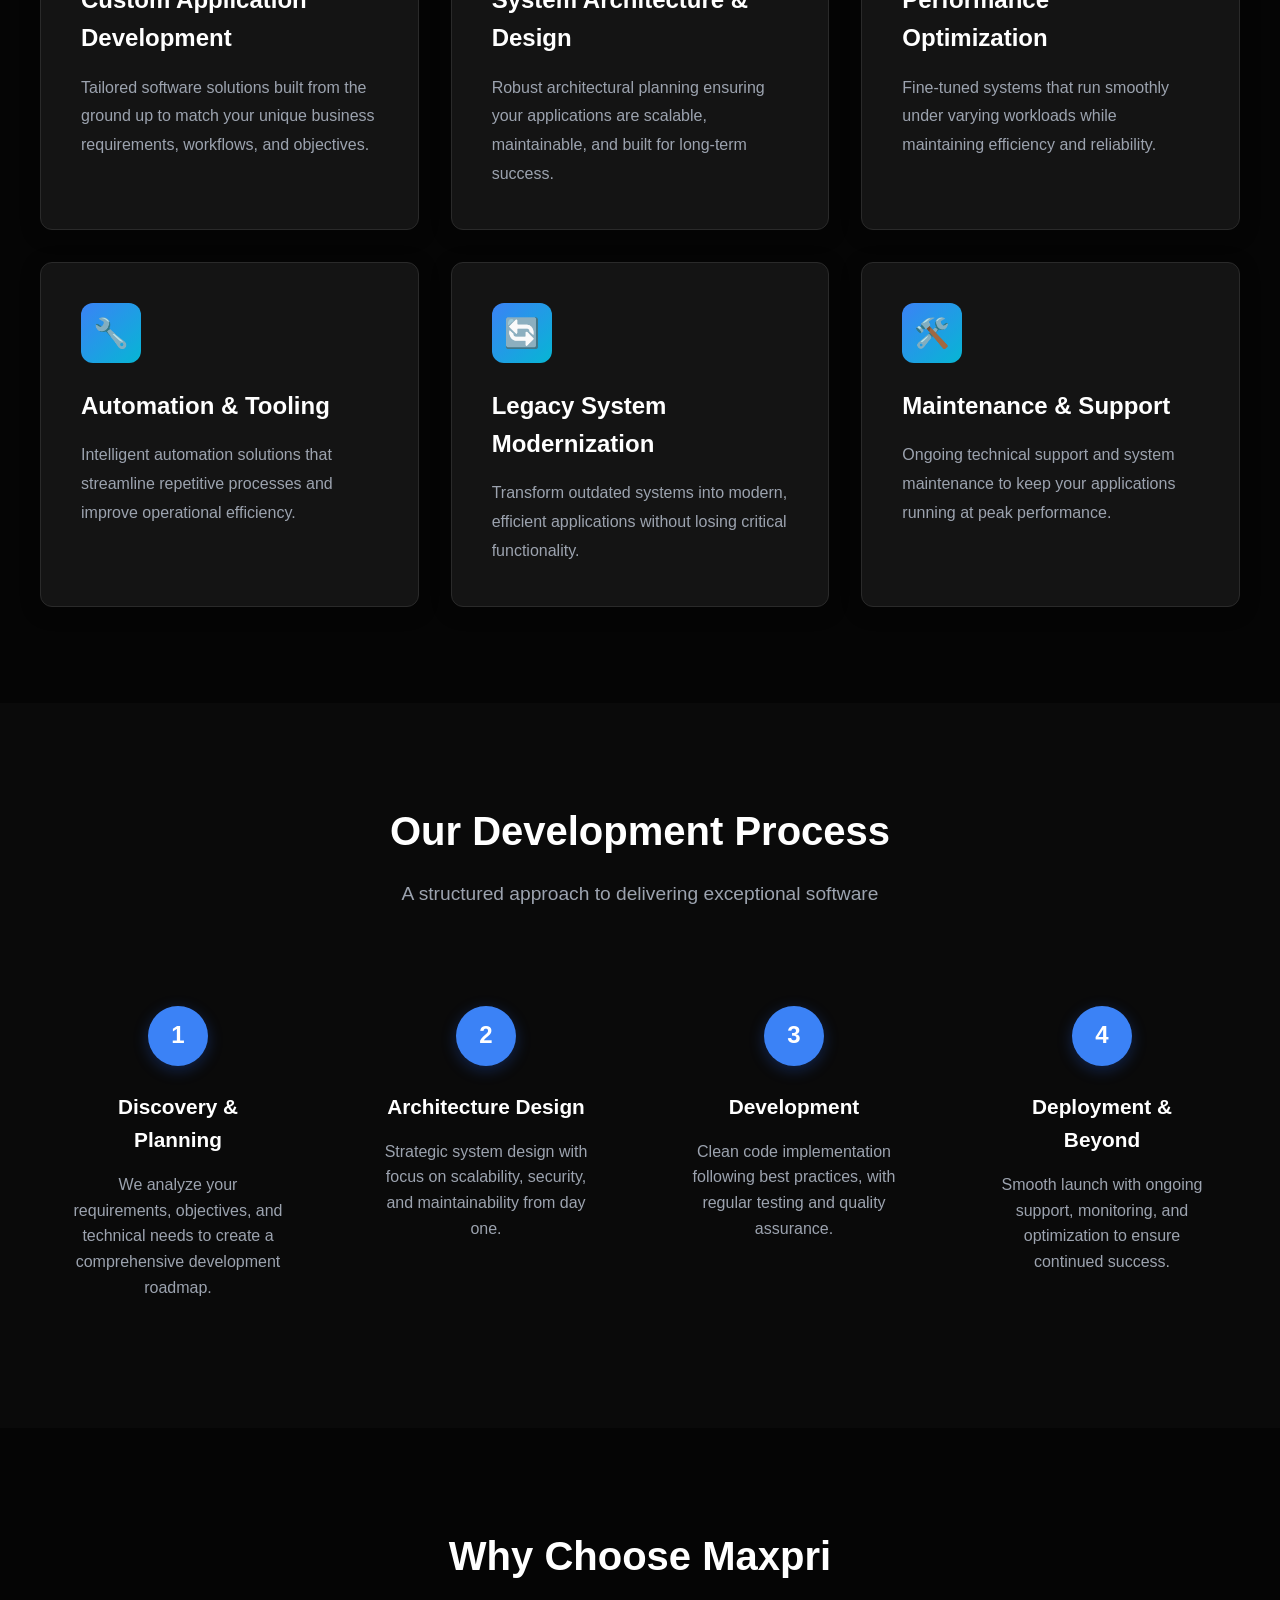
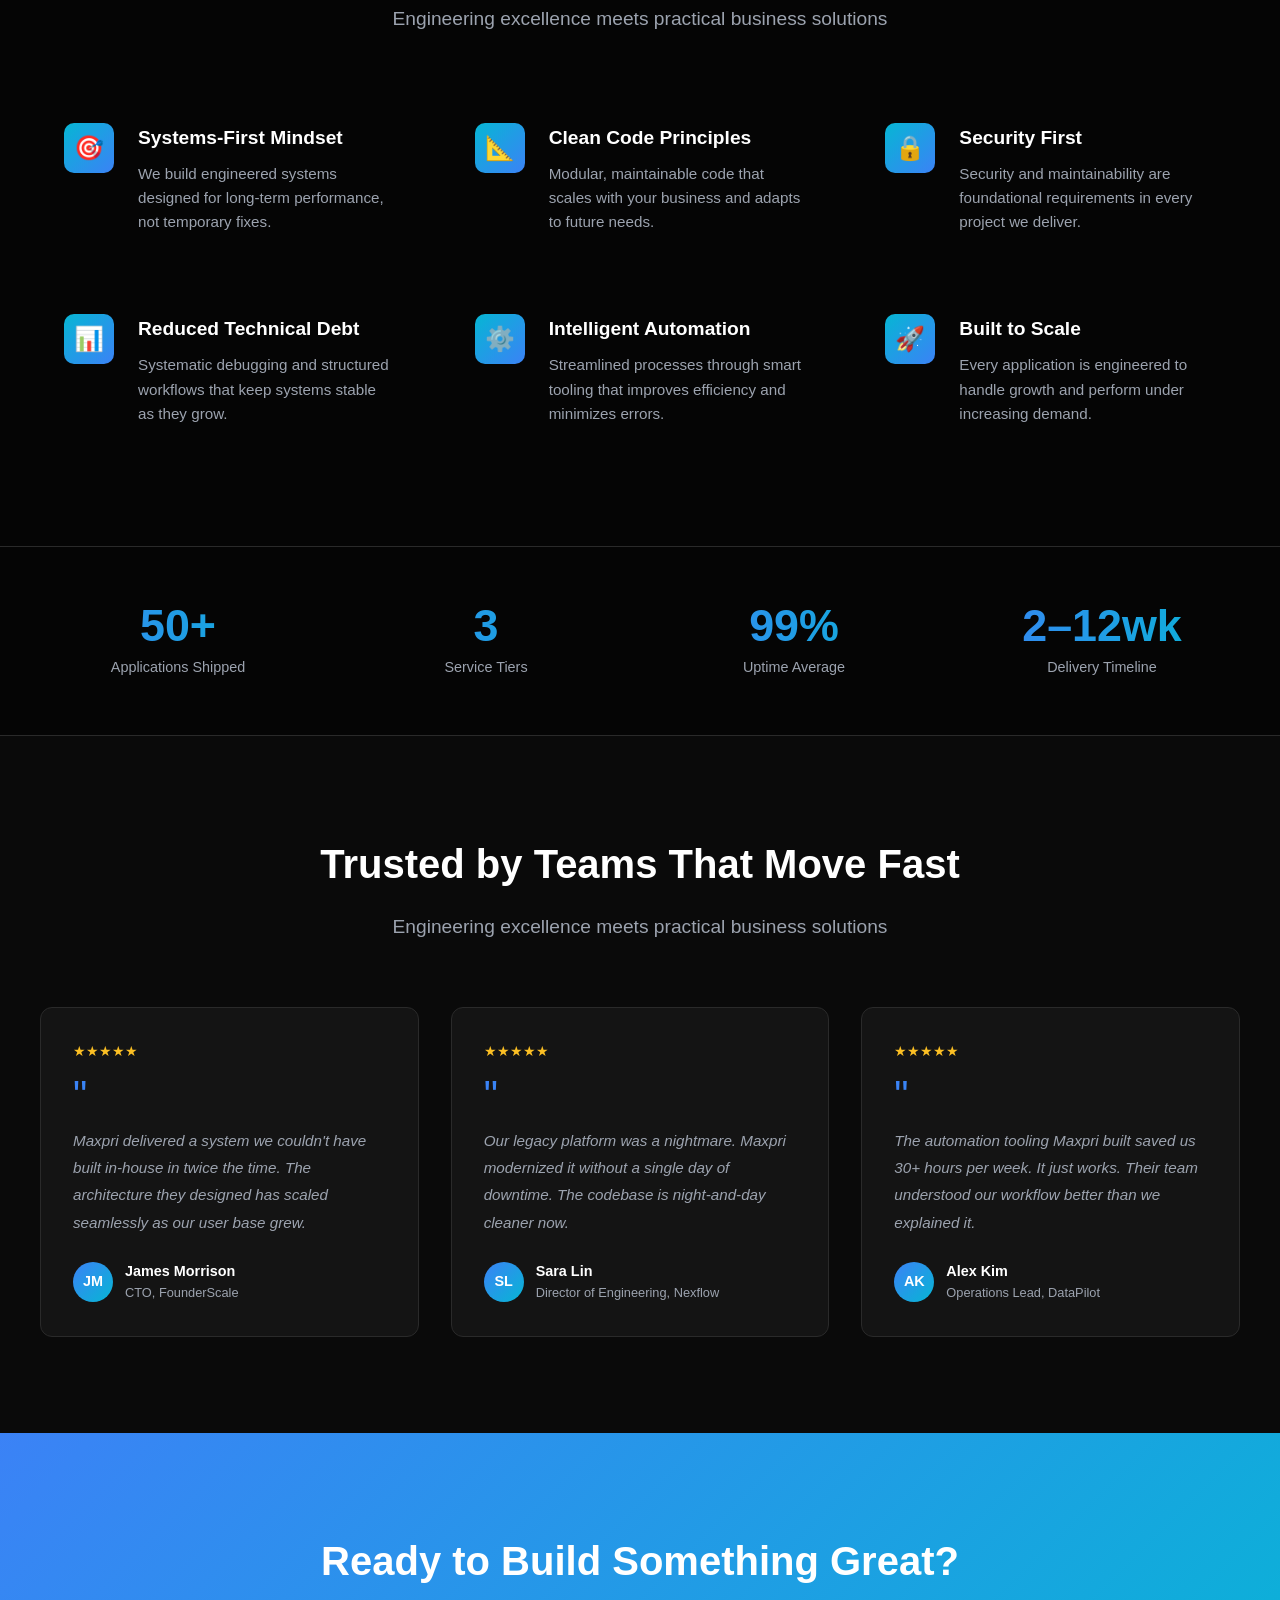
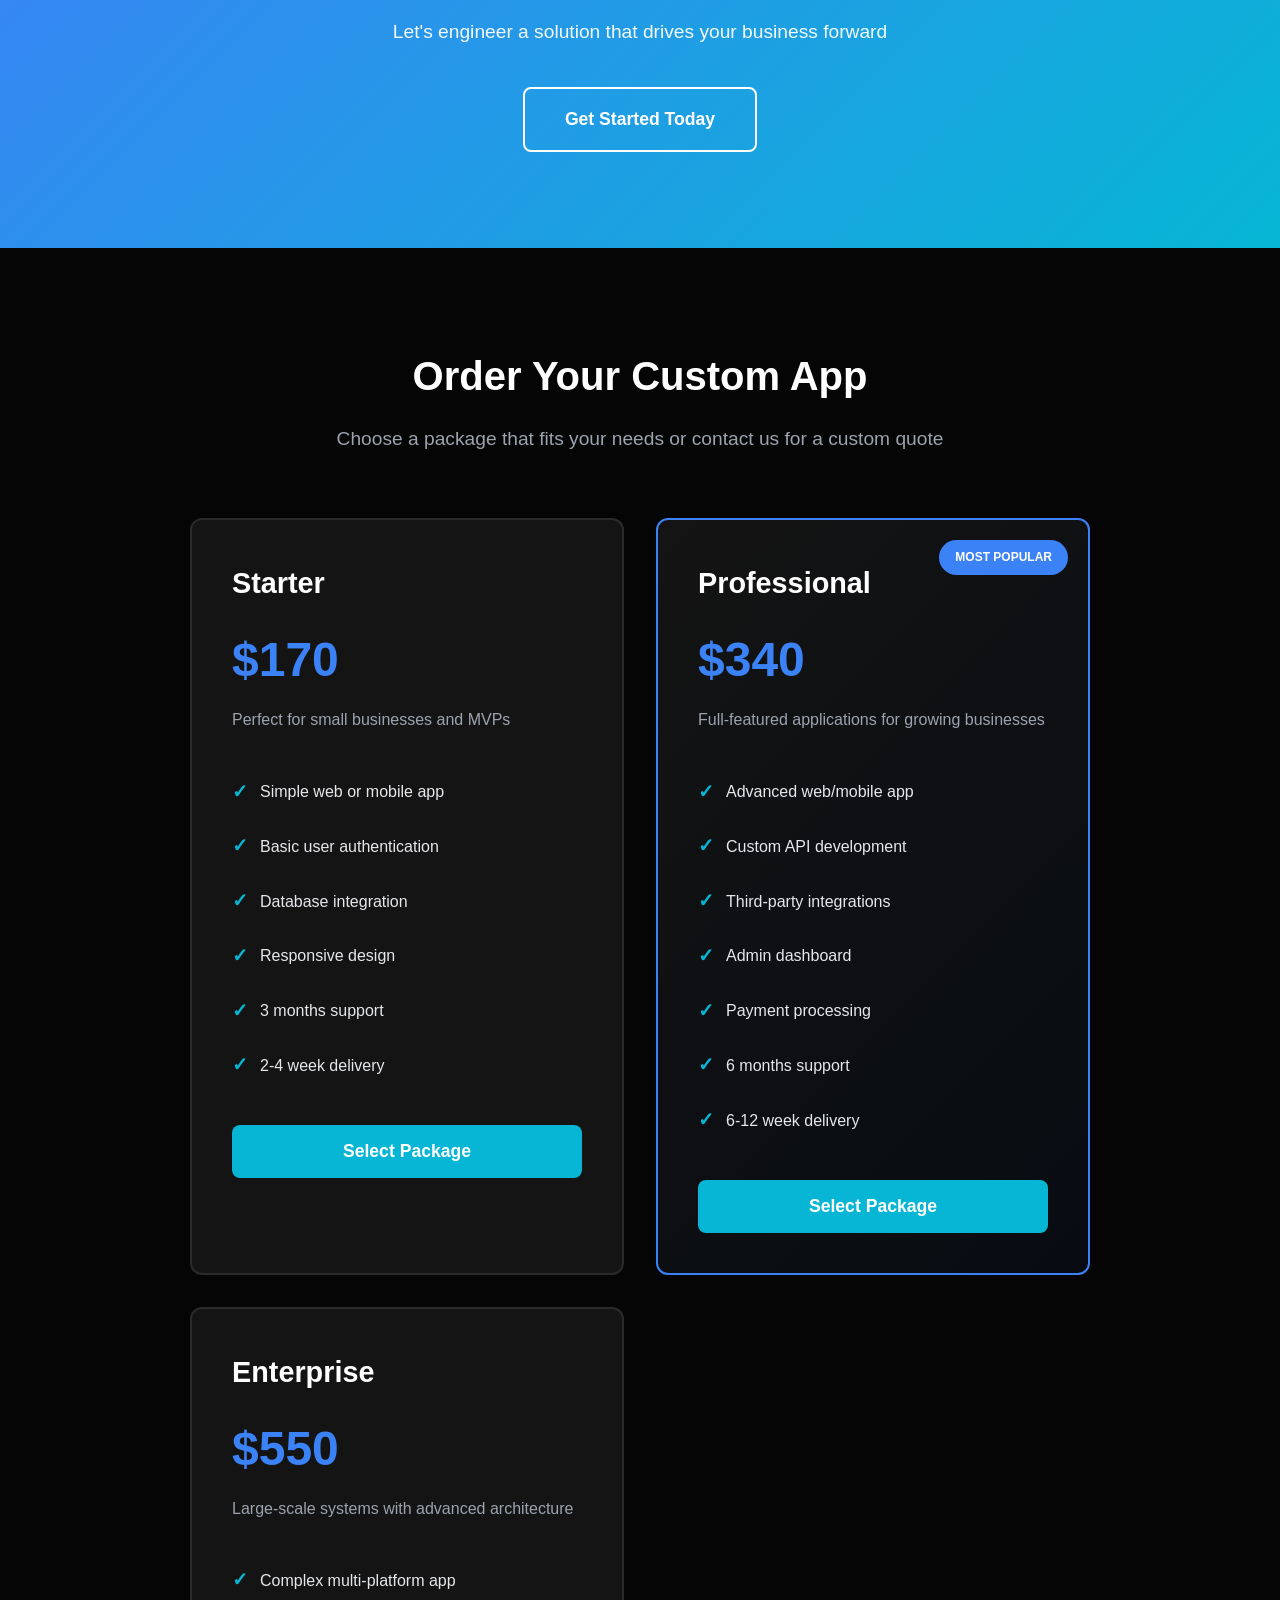
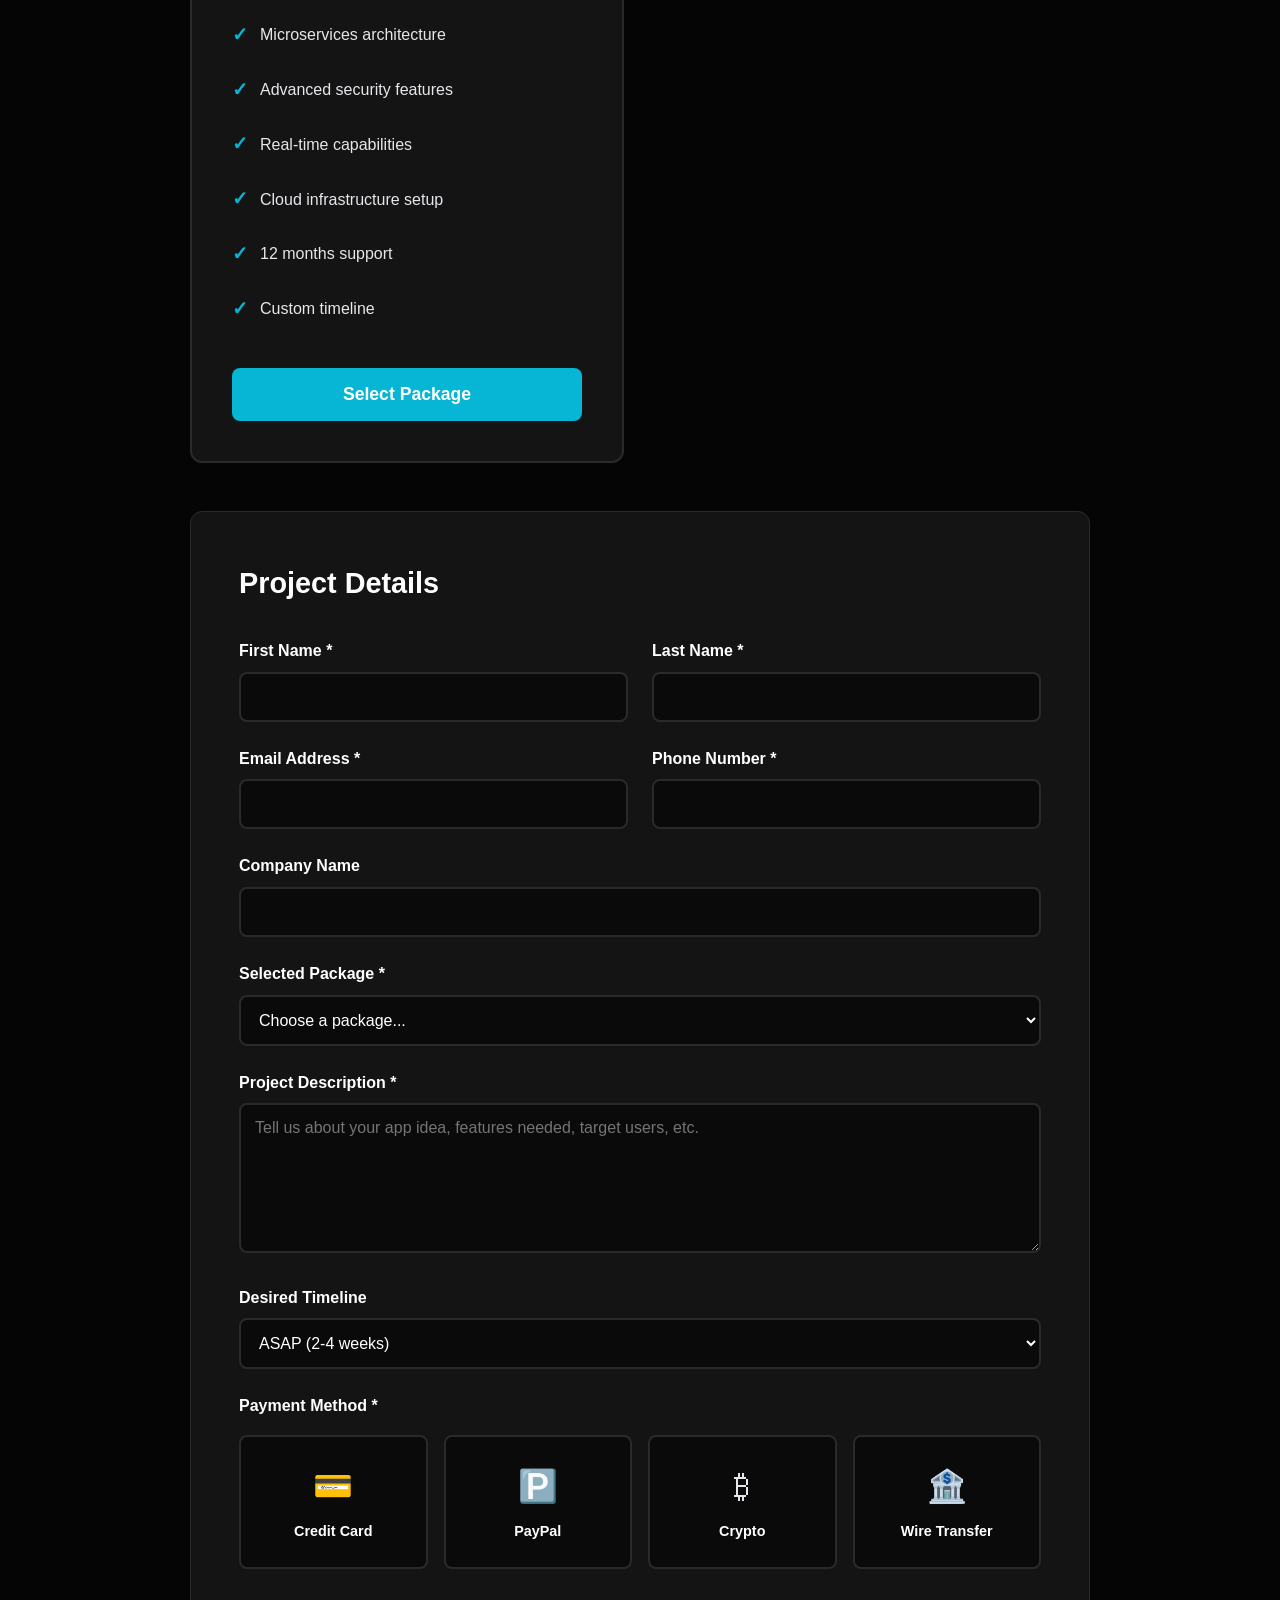
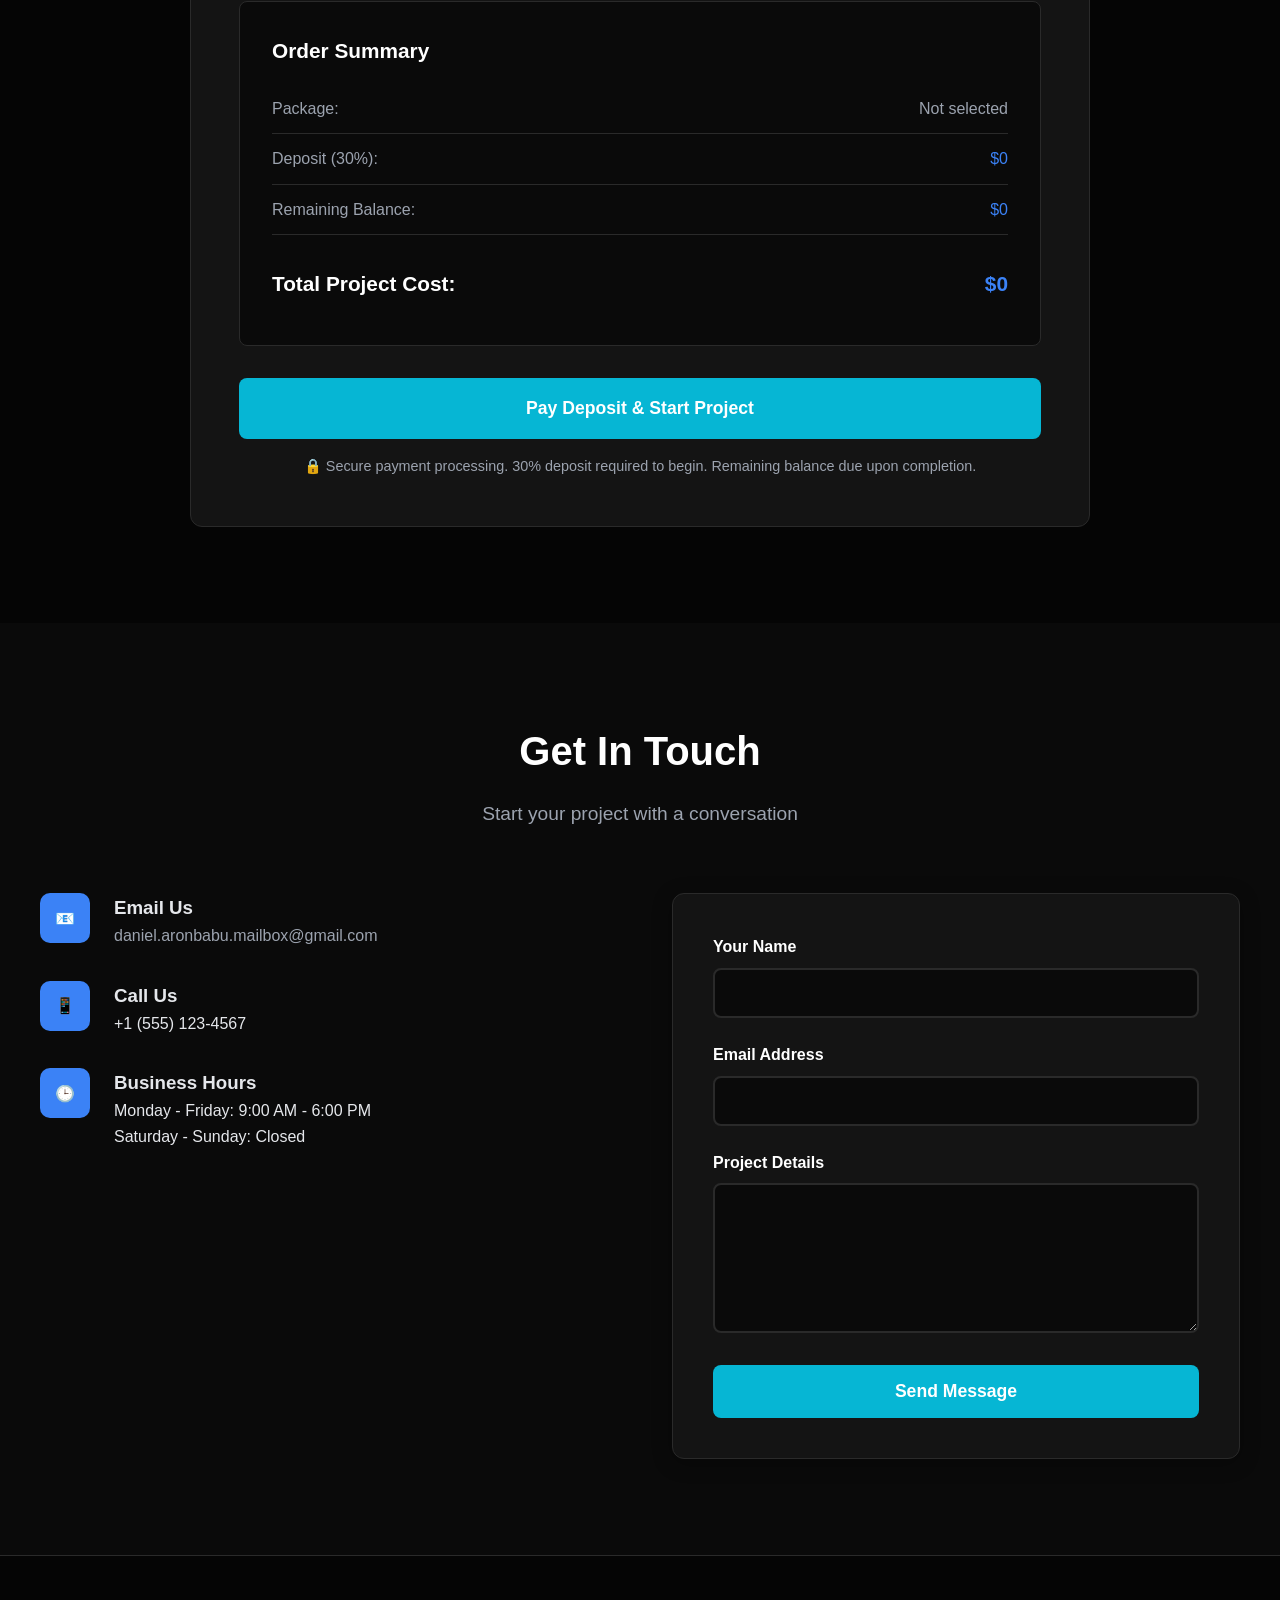
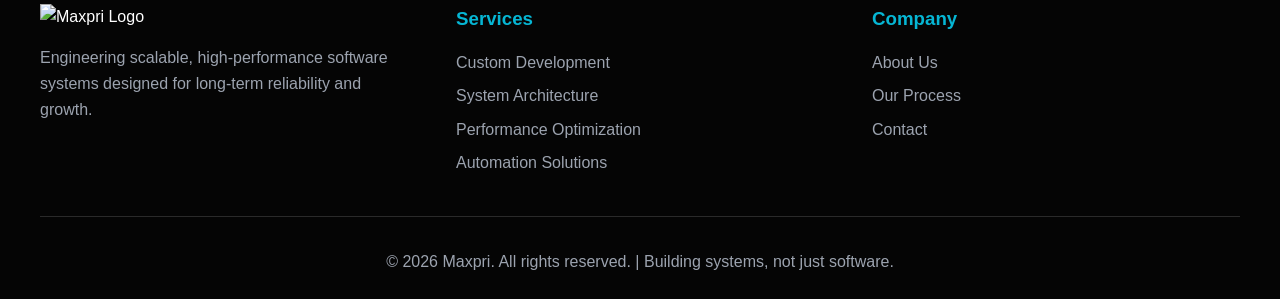
==== commit ccadf2c0: "Implement mobile drawer, stats, testimonials, and chat Added mobile navigation drawer, stats strip, " ====
--- a/MaxpriCode/index.html
+++ b/MaxpriCode/index.html
@@ -1282,6 +1282,275 @@
                 font-size: 1.8rem;
             }
         }
+
+        /* =============================================
+           NEW ADDITIONS — visual refresh & features
+           ============================================= */
+
+        /* Mobile full-screen drawer (replaces broken toggle) */
+        .mobile-drawer {
+            display: none;
+            position: fixed;
+            top: 0; left: 0; right: 0; bottom: 0;
+            background: rgba(5, 5, 5, 0.98);
+            backdrop-filter: blur(18px);
+            z-index: 999;
+            flex-direction: column;
+            align-items: center;
+            justify-content: center;
+            gap: 2.5rem;
+            transform: translateX(100%);
+            transition: transform 0.35s cubic-bezier(0.77, 0, 0.175, 1);
+        }
+        .mobile-drawer.open {
+            transform: translateX(0);
+        }
+        .mobile-drawer a {
+            font-size: 2rem;
+            font-weight: 700;
+            color: var(--white);
+            text-decoration: none;
+            opacity: 0;
+            transform: translateY(20px);
+            transition: opacity 0.4s, transform 0.4s, color 0.2s;
+        }
+        .mobile-drawer.open a { opacity: 1; transform: translateY(0); }
+        .mobile-drawer.open a:nth-child(1) { transition-delay: 0.08s; }
+        .mobile-drawer.open a:nth-child(2) { transition-delay: 0.13s; }
+        .mobile-drawer.open a:nth-child(3) { transition-delay: 0.18s; }
+        .mobile-drawer.open a:nth-child(4) { transition-delay: 0.23s; }
+        .mobile-drawer.open a:nth-child(5) { transition-delay: 0.28s; }
+        .mobile-drawer a:hover { color: var(--secondary); }
+        @media (max-width: 768px) {
+            .mobile-drawer { display: flex; }
+            .mobile-menu span.ham-open-1, .mobile-menu span.ham-open-2, .mobile-menu span.ham-open-3 { }
+            .mobile-menu.open span:nth-child(1) { transform: translateY(8px) rotate(45deg); }
+            .mobile-menu.open span:nth-child(2) { opacity: 0; }
+            .mobile-menu.open span:nth-child(3) { transform: translateY(-8px) rotate(-45deg); }
+        }
+
+        /* Stats Strip (new section) */
+        .stats-strip {
+            padding: 3.5rem 2rem;
+            background: var(--darker);
+            border-top: 1px solid var(--border);
+            border-bottom: 1px solid var(--border);
+            text-align: center;
+        }
+        .stats-strip-inner {
+            max-width: 1200px;
+            margin: 0 auto;
+            display: grid;
+            grid-template-columns: repeat(auto-fit, minmax(180px, 1fr));
+            gap: 2rem;
+        }
+        .stat-item { text-align: center; }
+        .stat-number {
+            font-size: 2.8rem;
+            font-weight: 800;
+            background: linear-gradient(90deg, var(--primary), var(--secondary));
+            -webkit-background-clip: text;
+            -webkit-text-fill-color: transparent;
+            background-clip: text;
+            line-height: 1;
+        }
+        .stat-label {
+            color: var(--gray);
+            font-size: 0.9rem;
+            margin-top: 0.5rem;
+        }
+
+        /* Testimonials (new section) */
+        .testimonials {
+            padding: 6rem 2rem;
+            background: var(--dark);
+            text-align: center;
+        }
+        .testimonials-grid {
+            display: grid;
+            grid-template-columns: repeat(auto-fit, minmax(300px, 1fr));
+            gap: 2rem;
+            margin-top: 3rem;
+        }
+        .testi-card {
+            background: var(--card-bg);
+            border: 1px solid var(--border);
+            border-radius: 12px;
+            padding: 2rem;
+            text-align: left;
+            transition: all 0.3s;
+        }
+        .testi-card:hover {
+            border-color: var(--primary);
+            transform: translateY(-5px);
+            box-shadow: 0 12px 40px rgba(59, 130, 246, 0.15);
+        }
+        .testi-stars { color: #fbbf24; font-size: 0.9rem; margin-bottom: 0.75rem; }
+        .testi-quote-mark {
+            font-size: 2.5rem;
+            line-height: 1;
+            background: linear-gradient(90deg, var(--primary), var(--secondary));
+            -webkit-background-clip: text;
+            -webkit-text-fill-color: transparent;
+            background-clip: text;
+            margin-bottom: 0.75rem;
+        }
+        .testi-text {
+            color: var(--gray);
+            font-size: 0.95rem;
+            line-height: 1.8;
+            margin-bottom: 1.5rem;
+            font-style: italic;
+        }
+        .testi-author { display: flex; align-items: center; gap: 0.75rem; }
+        .testi-avatar {
+            width: 40px; height: 40px; border-radius: 50%;
+            background: linear-gradient(135deg, var(--primary), var(--secondary));
+            display: flex; align-items: center; justify-content: center;
+            font-weight: 700; color: var(--white); font-size: 0.9rem;
+            flex-shrink: 0;
+        }
+        .testi-name { font-weight: 600; color: var(--white); font-size: 0.9rem; }
+        .testi-role { color: var(--gray); font-size: 0.8rem; }
+
+        /* AI Chat Widget */
+        #chat-bubble {
+            position: fixed;
+            bottom: 2rem;
+            right: 2rem;
+            z-index: 800;
+            width: 58px;
+            height: 58px;
+            border-radius: 50%;
+            background: linear-gradient(135deg, var(--primary), var(--secondary));
+            border: none;
+            display: flex;
+            align-items: center;
+            justify-content: center;
+            cursor: pointer;
+            box-shadow: 0 8px 24px rgba(59, 130, 246, 0.5);
+            transition: all 0.3s;
+            font-size: 1.5rem;
+        }
+        #chat-bubble:hover {
+            transform: scale(1.08);
+            box-shadow: 0 12px 32px rgba(59, 130, 246, 0.65);
+        }
+        #chat-panel {
+            position: fixed;
+            bottom: 5.5rem;
+            right: 2rem;
+            z-index: 800;
+            width: min(380px, calc(100vw - 2rem));
+            background: var(--card-bg);
+            border: 1px solid rgba(59, 130, 246, 0.3);
+            border-radius: 16px;
+            overflow: hidden;
+            box-shadow: 0 24px 60px rgba(0, 0, 0, 0.7);
+            display: flex;
+            flex-direction: column;
+            max-height: 520px;
+            transform: scale(0.9) translateY(20px);
+            opacity: 0;
+            pointer-events: none;
+            transition: all 0.3s cubic-bezier(0.34, 1.56, 0.64, 1);
+        }
+        #chat-panel.open {
+            transform: scale(1) translateY(0);
+            opacity: 1;
+            pointer-events: all;
+        }
+        .chat-header {
+            padding: 1rem 1.25rem;
+            background: linear-gradient(135deg, rgba(59, 130, 246, 0.2), rgba(6, 182, 212, 0.1));
+            border-bottom: 1px solid var(--border);
+            display: flex;
+            align-items: center;
+            gap: 0.75rem;
+        }
+        .chat-avatar {
+            width: 36px; height: 36px; border-radius: 50%;
+            background: linear-gradient(135deg, var(--primary), var(--secondary));
+            display: flex; align-items: center; justify-content: center;
+            font-size: 1rem; flex-shrink: 0;
+        }
+        .chat-title { color: var(--white); font-size: 0.95rem; font-weight: 600; }
+        .chat-status { color: var(--secondary); font-size: 0.75rem; }
+        .chat-close-btn {
+            margin-left: auto;
+            cursor: pointer;
+            color: var(--gray);
+            font-size: 1.2rem;
+            background: none;
+            border: none;
+            transition: color 0.2s;
+            line-height: 1;
+        }
+        .chat-close-btn:hover { color: var(--white); }
+        .chat-messages {
+            flex: 1;
+            overflow-y: auto;
+            padding: 1rem;
+            display: flex;
+            flex-direction: column;
+            gap: 0.75rem;
+            max-height: 350px;
+        }
+        .chat-messages::-webkit-scrollbar { width: 4px; }
+        .chat-messages::-webkit-scrollbar-thumb { background: var(--border); border-radius: 2px; }
+        .chat-msg {
+            max-width: 85%;
+            padding: 0.7rem 1rem;
+            border-radius: 12px;
+            font-size: 0.88rem;
+            line-height: 1.6;
+        }
+        .chat-msg.bot {
+            align-self: flex-start;
+            background: var(--light-gray);
+            color: #e5e7eb;
+            border: 1px solid var(--border);
+            border-bottom-left-radius: 4px;
+        }
+        .chat-msg.user {
+            align-self: flex-end;
+            background: linear-gradient(135deg, var(--primary), var(--secondary));
+            color: var(--white);
+            border-bottom-right-radius: 4px;
+        }
+        .chat-msg.typing { color: var(--gray); font-style: italic; }
+        .chat-input-row {
+            padding: 0.75rem 1rem;
+            border-top: 1px solid var(--border);
+            display: flex;
+            gap: 0.5rem;
+        }
+        .chat-input-row input {
+            flex: 1;
+            background: var(--dark);
+            border: 1.5px solid var(--border);
+            border-radius: 8px;
+            padding: 0.6rem 0.9rem;
+            color: #e5e7eb;
+            font-size: 0.88rem;
+            font-family: inherit;
+            transition: border-color 0.25s;
+        }
+        .chat-input-row input:focus { outline: none; border-color: var(--primary); }
+        .chat-send-btn {
+            width: 36px; height: 36px;
+            border-radius: 8px;
+            background: linear-gradient(135deg, var(--primary), var(--secondary));
+            border: none;
+            cursor: pointer;
+            display: flex; align-items: center; justify-content: center;
+            color: var(--white);
+            font-size: 0.9rem;
+            transition: opacity 0.2s;
+            flex-shrink: 0;
+        }
+        .chat-send-btn:hover { opacity: 0.85; }
+        .chat-send-btn:disabled { opacity: 0.4; cursor: not-allowed; }
     </style>
 </head>
 <body>
@@ -1314,6 +1583,15 @@
             </div>
         </div>
     </nav>
+
+    <!-- Mobile Navigation Drawer -->
+    <div class="mobile-drawer" id="mobileDrawer">
+        <a href="#services" class="drawer-link">Services</a>
+        <a href="#process" class="drawer-link">Process</a>
+        <a href="#why-us" class="drawer-link">Why Us</a>
+        <a href="#order" class="drawer-link">Order App</a>
+        <a href="#contact" class="drawer-link">Contact</a>
+    </div>
 
     <!-- Hero Section -->
     <section class="hero">
@@ -1472,6 +1750,76 @@
         </div>
     </section>
 
+    <!-- Stats Strip (new) -->
+    <div class="stats-strip fade-in visible">
+        <div class="stats-strip-inner">
+            <div class="stat-item">
+                <div class="stat-number">50+</div>
+                <div class="stat-label">Applications Shipped</div>
+            </div>
+            <div class="stat-item">
+                <div class="stat-number">3</div>
+                <div class="stat-label">Service Tiers</div>
+            </div>
+            <div class="stat-item">
+                <div class="stat-number">99%</div>
+                <div class="stat-label">Uptime Average</div>
+            </div>
+            <div class="stat-item">
+                <div class="stat-number">2–12wk</div>
+                <div class="stat-label">Delivery Timeline</div>
+            </div>
+        </div>
+    </div>
+
+    <!-- Testimonials (new) -->
+    <section class="testimonials">
+        <div class="container">
+            <div class="section-header fade-in visible">
+                <h2>Trusted by Teams That Move Fast</h2>
+                <p>Engineering excellence meets practical business solutions</p>
+            </div>
+            <div class="testimonials-grid">
+                <div class="testi-card fade-in visible">
+                    <div class="testi-stars">★★★★★</div>
+                    <div class="testi-quote-mark">"</div>
+                    <p class="testi-text">Maxpri delivered a system we couldn't have built in-house in twice the time. The architecture they designed has scaled seamlessly as our user base grew.</p>
+                    <div class="testi-author">
+                        <div class="testi-avatar">JM</div>
+                        <div>
+                            <div class="testi-name">James Morrison</div>
+                            <div class="testi-role">CTO, FounderScale</div>
+                        </div>
+                    </div>
+                </div>
+                <div class="testi-card fade-in visible">
+                    <div class="testi-stars">★★★★★</div>
+                    <div class="testi-quote-mark">"</div>
+                    <p class="testi-text">Our legacy platform was a nightmare. Maxpri modernized it without a single day of downtime. The codebase is night-and-day cleaner now.</p>
+                    <div class="testi-author">
+                        <div class="testi-avatar">SL</div>
+                        <div>
+                            <div class="testi-name">Sara Lin</div>
+                            <div class="testi-role">Director of Engineering, Nexflow</div>
+                        </div>
+                    </div>
+                </div>
+                <div class="testi-card fade-in visible">
+                    <div class="testi-stars">★★★★★</div>
+                    <div class="testi-quote-mark">"</div>
+                    <p class="testi-text">The automation tooling Maxpri built saved us 30+ hours per week. It just works. Their team understood our workflow better than we explained it.</p>
+                    <div class="testi-author">
+                        <div class="testi-avatar">AK</div>
+                        <div>
+                            <div class="testi-name">Alex Kim</div>
+                            <div class="testi-role">Operations Lead, DataPilot</div>
+                        </div>
+                    </div>
+                </div>
+            </div>
+        </div>
+    </section>
+
     <!-- CTA Section -->
     <section class="cta-section">
         <div class="container">
@@ -1790,6 +2138,26 @@
         </div>
     </footer>
 
+    <!-- AI Chat Widget -->
+    <button id="chat-bubble" aria-label="Chat with Maxpri AI">🤖</button>
+    <div id="chat-panel">
+        <div class="chat-header">
+            <div class="chat-avatar">M</div>
+            <div>
+                <div class="chat-title">Maxpri Assistant</div>
+                <div class="chat-status">● Online — AI-powered</div>
+            </div>
+            <button class="chat-close-btn" onclick="toggleChat()">✕</button>
+        </div>
+        <div class="chat-messages" id="chatMessages">
+            <div class="chat-msg bot">👋 Hi! I'm the Maxpri AI assistant. Ask me anything about our services, pricing, or how we can help your project.</div>
+        </div>
+        <div class="chat-input-row">
+            <input type="text" id="chatInput" placeholder="Ask anything about Maxpri…" onkeydown="if(event.key==='Enter')sendChat()" />
+            <button class="chat-send-btn" id="chatSendBtn" onclick="sendChat()">➤</button>
+        </div>
+    </div>
+
     <script>
         // ===== PARTICLE SYSTEM =====
         function createParticles() {
@@ -1950,12 +2318,21 @@
             this.reset();
         });
 
-        // ===== MOBILE MENU =====
+        // ===== MOBILE MENU (DRAWER) =====
         const mobileMenu = document.querySelector('.mobile-menu');
-        const navLinks = document.querySelector('.nav-links');
+        const mobileDrawer = document.getElementById('mobileDrawer');
 
         mobileMenu.addEventListener('click', () => {
-            navLinks.style.display = navLinks.style.display === 'flex' ? 'none' : 'flex';
+            mobileMenu.classList.toggle('open');
+            mobileDrawer.classList.toggle('open');
+            document.body.style.overflow = mobileDrawer.classList.contains('open') ? 'hidden' : '';
+        });
+        document.querySelectorAll('.drawer-link').forEach(link => {
+            link.addEventListener('click', () => {
+                mobileMenu.classList.remove('open');
+                mobileDrawer.classList.remove('open');
+                document.body.style.overflow = '';
+            });
         });
 
         // ===== ORDER FORM FUNCTIONS =====
@@ -2132,6 +2509,60 @@
                 closeModal();
             }
         });
-    </script>
+        // ===== AI CHAT WIDGET =====
+        let chatOpen = false;
+        const chatPanel = document.getElementById('chat-panel');
+        const chatMessages = document.getElementById('chatMessages');
+        const chatInput = document.getElementById('chatInput');
+        const chatSendBtn = document.getElementById('chatSendBtn');
+
+        document.getElementById('chat-bubble').addEventListener('click', toggleChat);
+
+        function toggleChat() {
+            chatOpen = !chatOpen;
+            chatPanel.classList.toggle('open', chatOpen);
+            if (chatOpen) chatInput.focus();
+        }
+
+        function addChatMsg(text, type) {
+            const d = document.createElement('div');
+            d.className = 'chat-msg ' + type;
+            d.textContent = text;
+            chatMessages.appendChild(d);
+            chatMessages.scrollTop = chatMessages.scrollHeight;
+            return d;
+        }
+
+        async function sendChat() {
+            const text = chatInput.value.trim();
+            if (!text) return;
+            chatInput.value = '';
+            chatSendBtn.disabled = true;
+            addChatMsg(text, 'user');
+            const typing = addChatMsg('Typing…', 'bot typing');
+            try {
+                const res = await fetch('https://api.anthropic.com/v1/messages', {
+                    method: 'POST',
+                    headers: { 'Content-Type': 'application/json' },
+                    body: JSON.stringify({
+                        model: 'claude-sonnet-4-20250514',
+                        max_tokens: 1000,
+                        system: `You are the friendly, knowledgeable AI assistant for Maxpri Technologies — a software engineering company that designs, develops, and maintains scalable, high-performance applications.\n\nKey facts about Maxpri:\n- Services: Custom app development, system architecture, performance optimization, automation & tooling, legacy system modernization, maintenance & support\n- Packages: Starter ($170, 2-4 wk), Professional ($360, 6-12 wk), Enterprise ($550, custom timeline)\n- Maxpri Valley: An all-in-one AI workspace for business at valley.maxpri.workers.dev\n- Philosophy: Clean code, modular design, security-first, minimal technical debt, systems-first mindset\n- Contact: daniel.aronbabu.mailbox@gmail.com | +1 (555) 123-4567\n- Also runs a computer repair division as a client relationship channel\n\nBe concise, warm, and helpful. Keep answers under 3 sentences unless explaining a complex topic. Direct prospects to contact us or choose a package when appropriate.`,
+                        messages: [{ role: 'user', content: text }]
+                    })
+                });
+                const data = await res.json();
+                const reply = data.content?.find(b => b.type === 'text')?.text || 'Sorry, I couldn\'t get a response right now. Email us at daniel.aronbabu.mailbox@gmail.com!';
+                typing.remove();
+                addChatMsg(reply, 'bot');
+            } catch {
+                typing.remove();
+                addChatMsg('Connection issue. Email us at daniel.aronbabu.mailbox@gmail.com!', 'bot');
+            }
+            chatSendBtn.disabled = false;
+            chatInput.focus();
+        }
+
+</script>
 
 </body></html>
